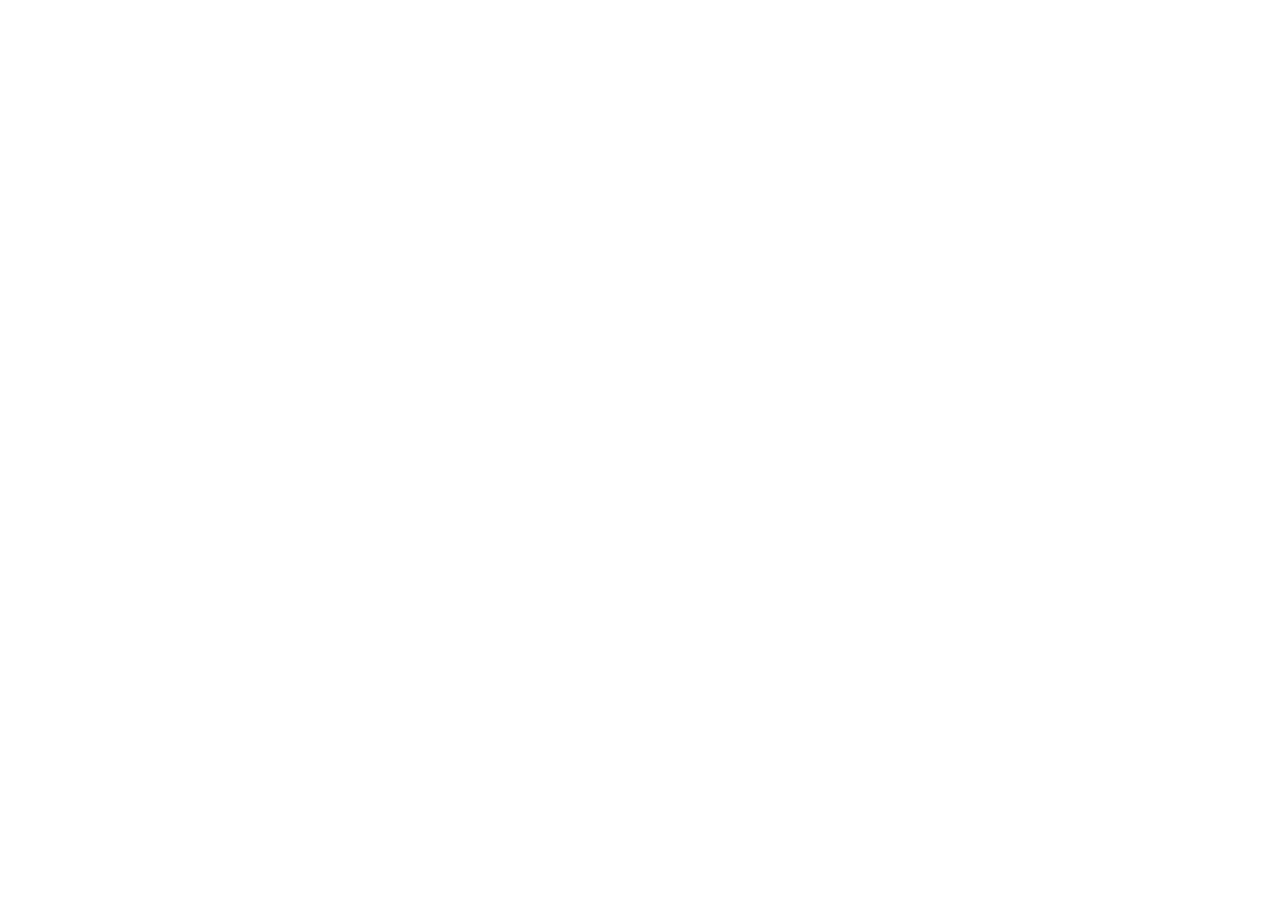
==== LandingPage.html @ a7befbe7 "diseño inicial superior" ====
<!DOCTYPE html>
<html lang="en">
<head>
    <meta charset="UTF-8">
    <meta name="viewport" content="width=device-width, initial-scale=1.0">
    <title>Chat de Seguridad CALI</title>
    <link rel="icon" href="img/LOGO.png" type="image/png">
    <link rel="stylesheet" href="css/styles.css">

    <link rel="preconnect" href="https://fonts.googleapis.com">
    <link rel="preconnect" href="https://fonts.gstatic.com" crossorigin>
    <link href="https://fonts.googleapis.com/css2?family=Jost:ital,wght@0,100..900;1,100..900&display=swap" rel="stylesheet">



</head>
<body>


    
</body>
</html>
---- css/styles.css ----
*{
    margin: 0;
    padding: 0;
    box-sizing: border-box;
}


:root{
    --color-primario: #1E90FF;
    --color-secundario: #FF6347;
    --color-fondo: #F5F5F5;
    --color-texto: #333333;
}
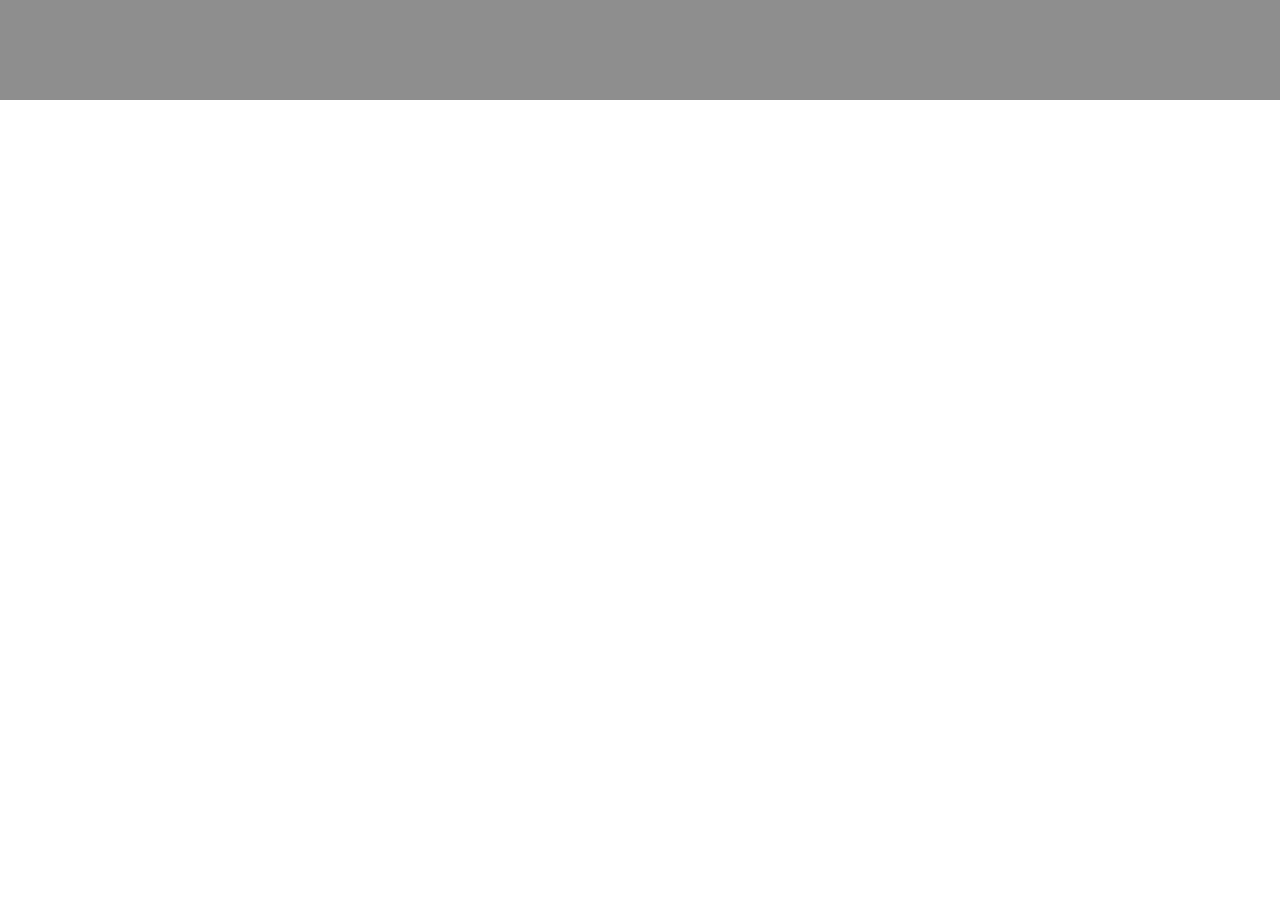
==== commit 6d36f306: "diseño maquetacion" ====
--- a/LandingPage.html
+++ b/LandingPage.html
@@ -7,6 +7,8 @@
     <link rel="icon" href="img/LOGO.png" type="image/png">
     <link rel="stylesheet" href="css/styles.css">
 
+
+    <!-- fuentes -->
     <link rel="preconnect" href="https://fonts.googleapis.com">
     <link rel="preconnect" href="https://fonts.gstatic.com" crossorigin>
     <link href="https://fonts.googleapis.com/css2?family=Jost:ital,wght@0,100..900;1,100..900&display=swap" rel="stylesheet">
@@ -16,7 +18,14 @@
 </head>
 <body>
 
-
+    <header class="header">
+        <div class="contenedor-nav"></div> 
+        <div class="textos-header"></div> 
+    </header>
+    <section class="Productos"></section>
+    <section class="contenedor sobre-nosotros"></section>
+    <section class="contenedor testimonios"></section>
+    <footer class="footer"></footer>
     
 </body>
 </html>
--- a/css/styles.css
+++ b/css/styles.css
@@ -10,4 +10,46 @@
     --color-secundario: #FF6347;
     --color-fondo: #F5F5F5;
     --color-texto: #333333;
+    --color-textos-hover: #FF6347;
+    --tamaño--titulo:2.5rem;
+    --tamaño--subtitulo:1.5rem;
+}
+
+body{
+    font-family: 'Arial', sans-serif;
+    
+}
+
+
+/*estilos header*/
+
+.header{
+    background: url(../img/fondo.jpg) no-repeat center center/cover;
+    background-attachment: fixed;
+    height: 100vh;
+    display: flex;
+    flex-direction: column;
+    justify-content: center;
+    align-items: center;
+    align-items: center;
+    color: var(--color-texto);
+
+}
+
+
+.contenedor-nav{
+    position:fixed;
+    top:0;
+    left:0;
+    height: 100px;
+    width: 100%;
+    background-color: rgba(0, 0, 0, 0.444);
+}
+
+
+/*secciones intermedias*/
+.contenedor{
+    height: 100%;
+    color: var(--color-secundario);
+    margin: 10px;
 }
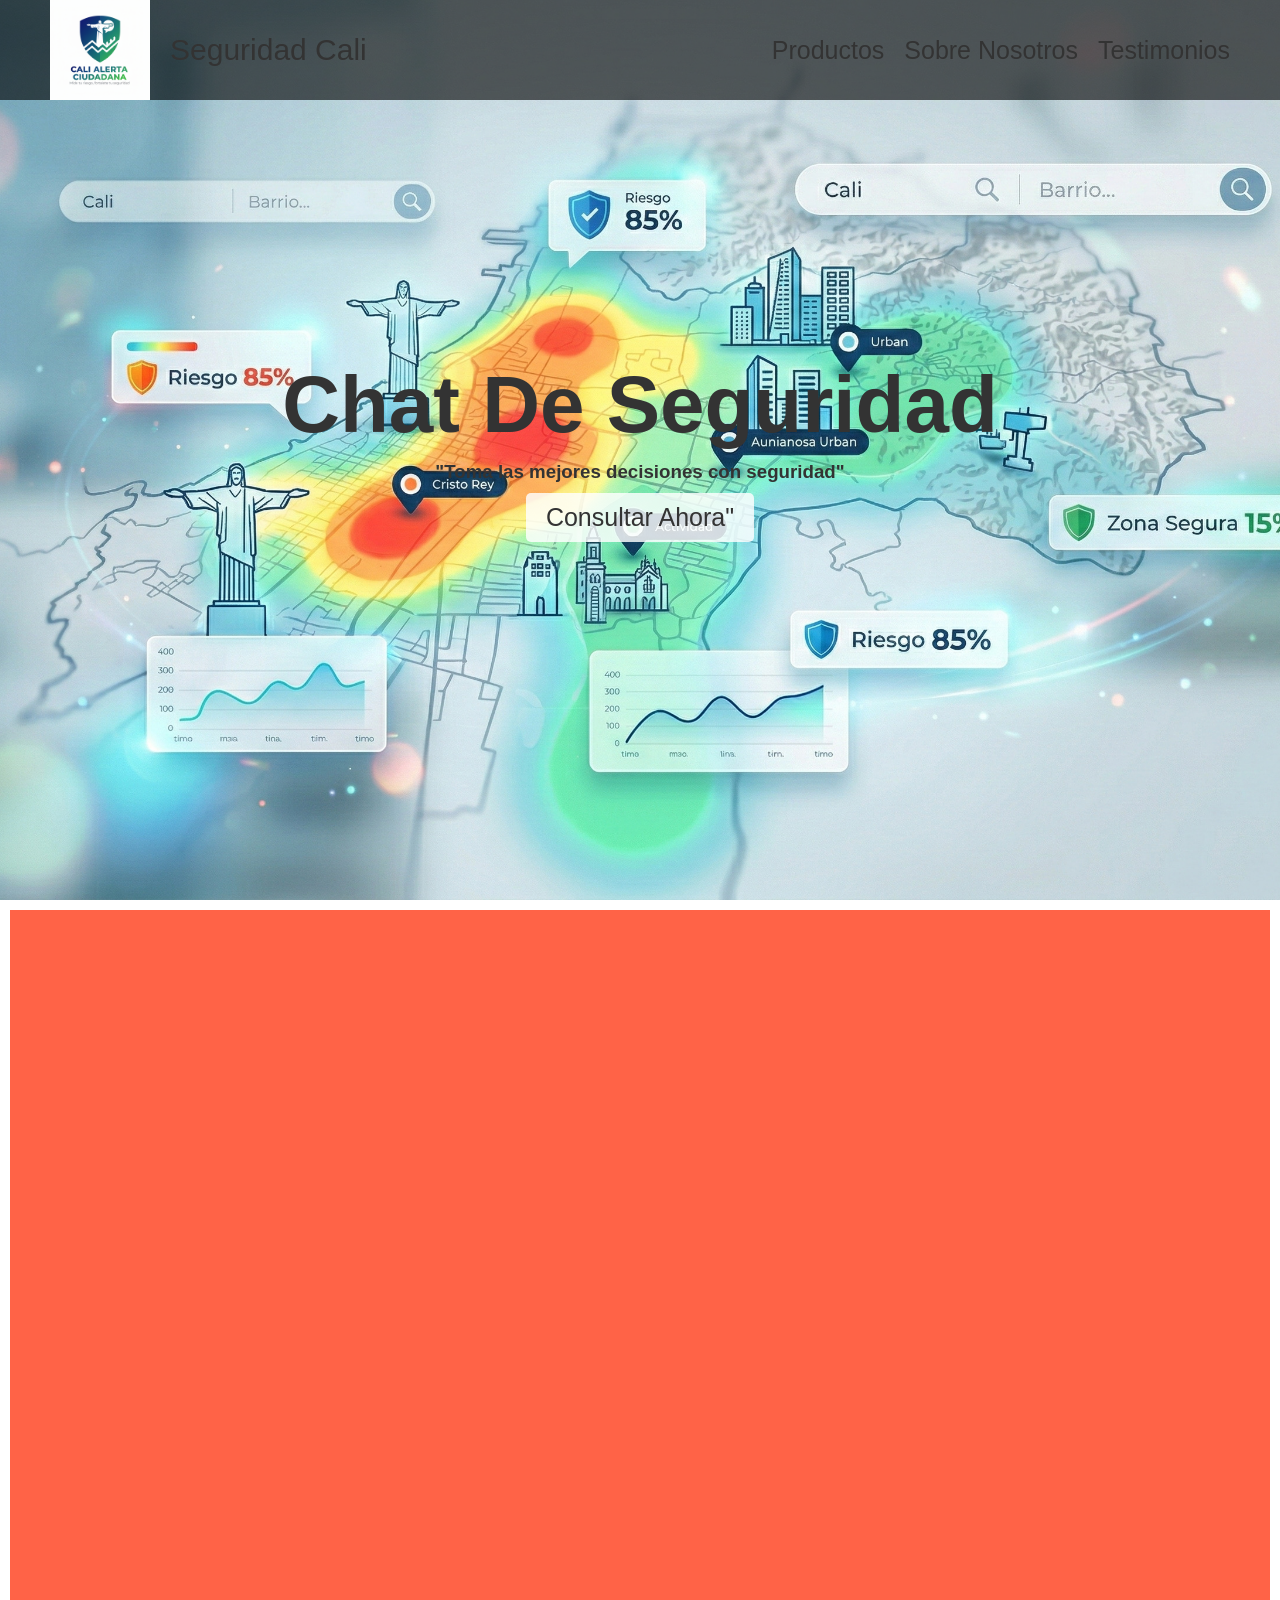
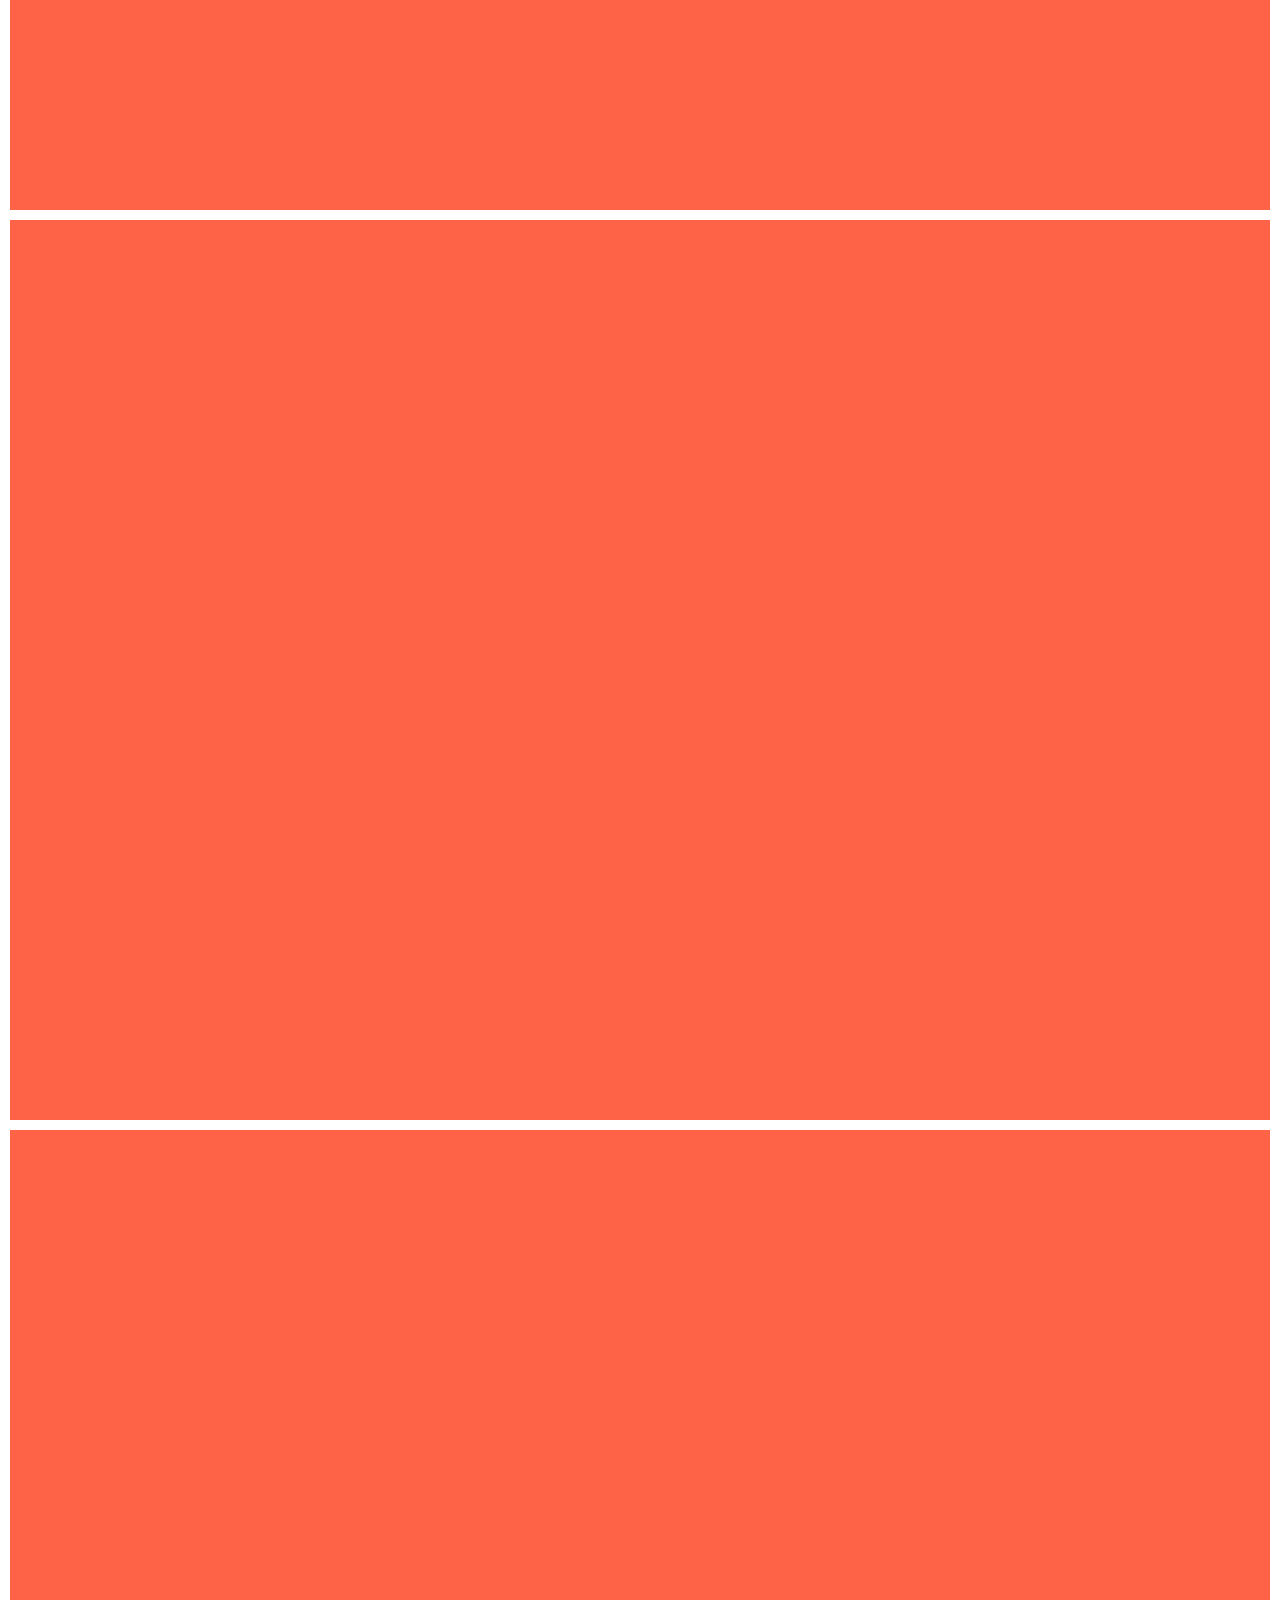
==== commit 748ce025: "avance diseño 1" ====
--- a/LandingPage.html
+++ b/LandingPage.html
@@ -17,12 +17,34 @@
 
 </head>
 <body>
+    <header class="header">
+        <div class="contenedor-nav">
+            
+            <div class="contenedor-logo">
+                <img src="img/LOGO.png" alt="">
+            <span>Seguridad Cali</span>
+    </div>
+            <nav class="nav-header">
+            <ul>
+                <li><a href="">Productos</a></li>
+                <li><a href="">Sobre Nosotros</a></li>
+                <li><a href="">Testimonios</a></li>
+            </ul>
+        </nav> 
+    </div>
+        
+    
+        <div class="textos-header">
+        <h1>Chat De Seguridad</h1>
+        <h3>"Toma las mejores decisiones con seguridad"</h3>
+        <a href="">Consultar Ahora"</a>
+        
+</div>
 
-    <header class="header">
-        <div class="contenedor-nav"></div> 
-        <div class="textos-header"></div> 
+
     </header>
-    <section class="Productos"></section>
+
+    <section class="contenedor productos"></section>
     <section class="contenedor sobre-nosotros"></section>
     <section class="contenedor testimonios"></section>
     <footer class="footer"></footer>
--- a/css/styles.css
+++ b/css/styles.css
@@ -10,9 +10,11 @@
     --color-secundario: #FF6347;
     --color-fondo: #F5F5F5;
     --color-texto: #333333;
+    --color-tituloPrincipal: #565656;
     --color-textos-hover: #FF6347;
-    --tamaño--titulo:2.5rem;
+    --tamaño--titulo:5rem;
     --tamaño--subtitulo:1.5rem;
+    --tamaño-texto-nav:25px;
 }
 
 body{
@@ -24,13 +26,12 @@
 /*estilos header*/
 
 .header{
-    background: url(../img/fondo.jpg) no-repeat center center/cover;
+    background: url(../img/FONDO.jpg) no-repeat center center/cover;
     background-attachment: fixed;
     height: 100vh;
     display: flex;
     flex-direction: column;
     justify-content: center;
-    align-items: center;
     align-items: center;
     color: var(--color-texto);
 
@@ -43,13 +44,87 @@
     left:0;
     height: 100px;
     width: 100%;
-    background-color: rgba(0, 0, 0, 0.444);
+    background-color: rgba(0, 0, 0, 0.612);
+    display: flex;
+    align-items: center;
+    justify-content: space-between;
+    padding:50px;
+}
+
+.contenedor-logo{
+    display: flex;
+    align-items: center;
+    gap: 20px;
+    font-size: 30px;
+}
+
+.contenedor-logo img{
+    width: 100px;
+    height: 100px;
+}
+
+.nav-header ul{
+    display: flex;
+    list-style: none;
+    gap: 20px;
+
 }
 
 
-/*secciones intermedias*/
+.nav-header a{
+    text-decoration: none;
+    font-size:var(--tamaño-texto-nav);
+    color: var(--color-texto);
+
+}
+
+.nav-header a:hover{
+    
+    color: var(--color-textos-hover);
+}
+
+.textos-header{
+    display: flex;
+    flex-direction: column;
+    justify-content: center;
+    align-items: center;
+    gap: 10px;
+}
+
+
+.textos-header h1{
+    font-size: var(--tamaño--titulo);
+    
+}
+
+.textos-header a{
+    background-color: rgba(255, 255, 255, 0.814);
+    border-radius: 5px;
+    padding: 10px 20px;
+    text-decoration: none;
+    color: var(--color-texto);
+    font-size: var(--tamaño-texto-nav);
+   
+}
+
+.textos-header a:hover{
+    background-color: rgb(150, 222, 246)
+    
+}
+
+
+/*secciones intermedias para organizar*/
 .contenedor{
-    height: 100%;
-    color: var(--color-secundario);
+    height: 100vh;
+    background-color: var(--color-secundario);
     margin: 10px;
+}
+
+
+
+
+/* media queries */
+
+@media(max-width:766px) {
+    /* reglas */
 }
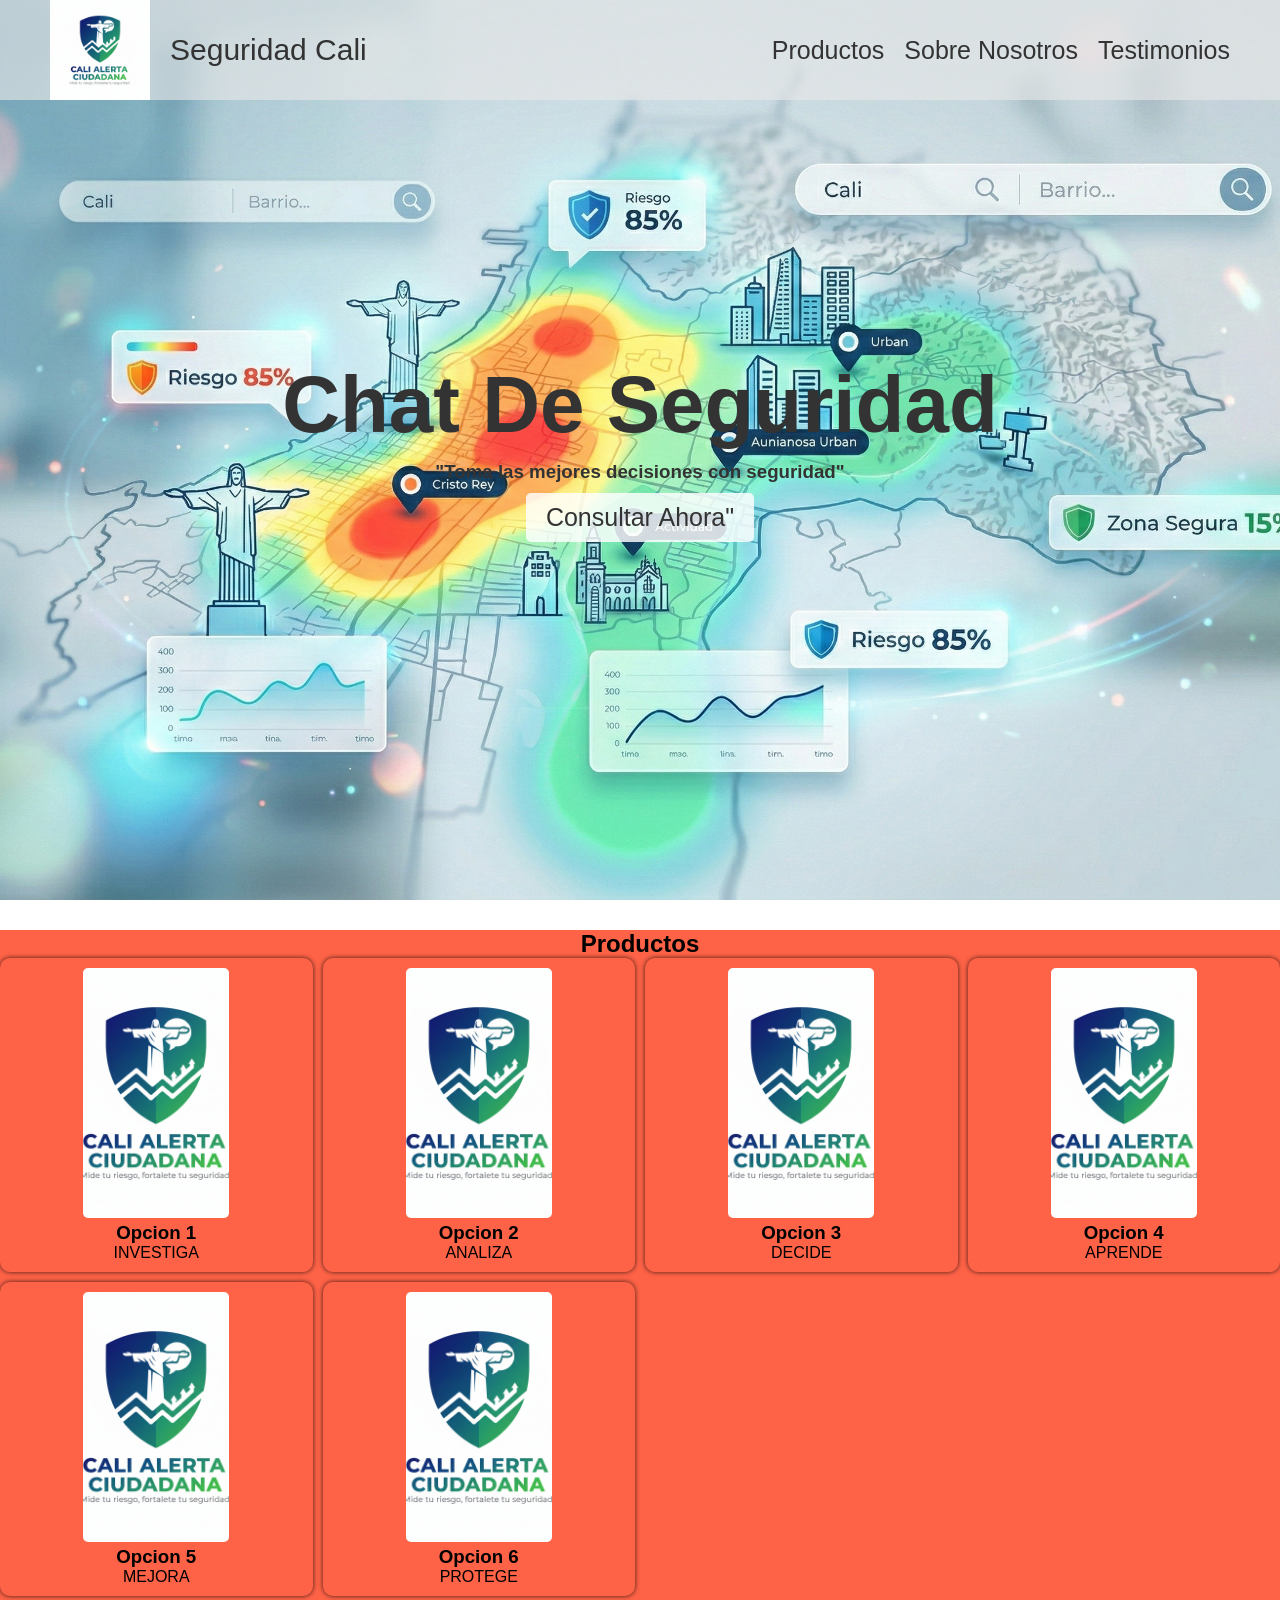
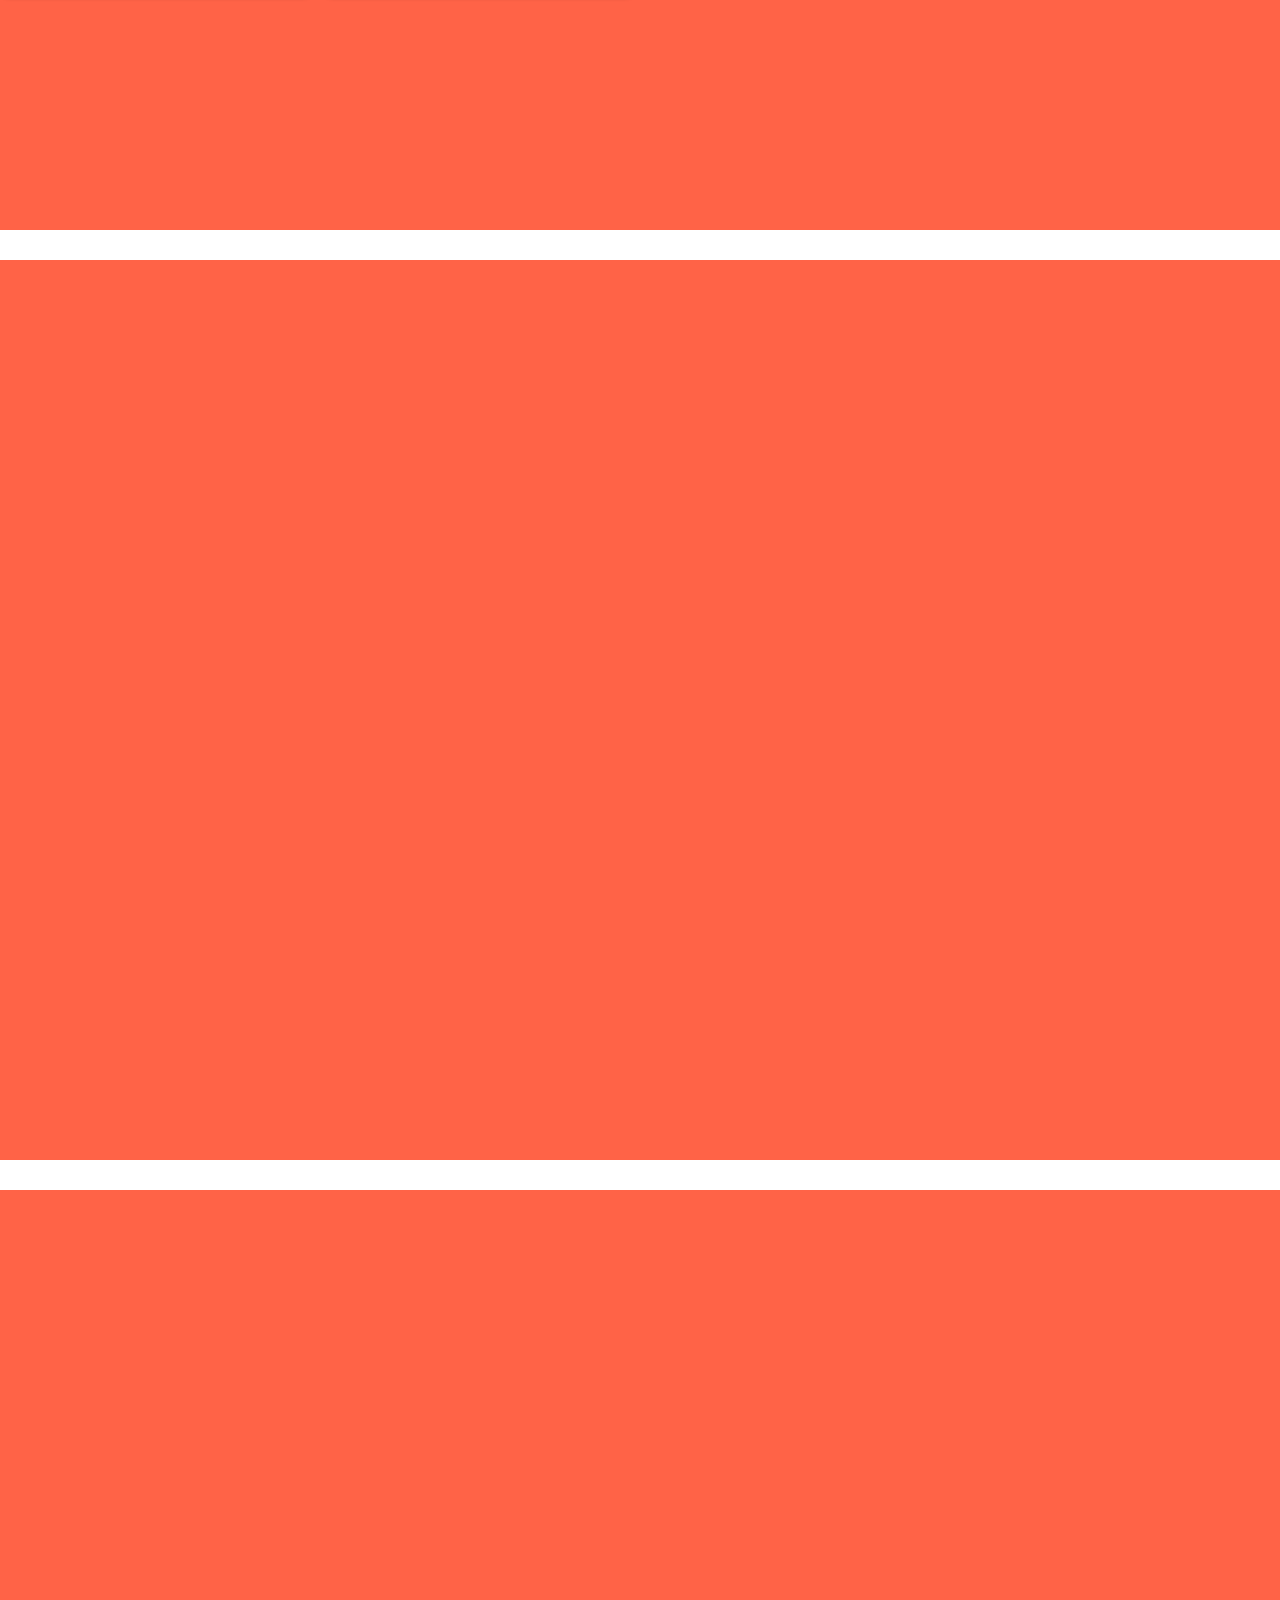
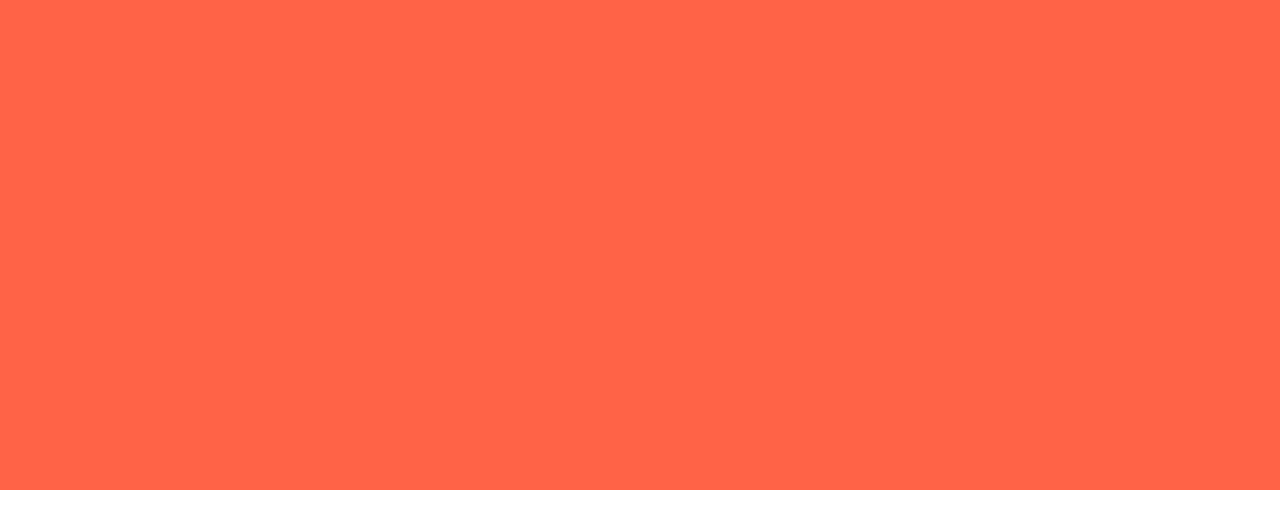
==== commit 7bf7d3eb: "segunda parte del diseño" ====
--- a/LandingPage.html
+++ b/LandingPage.html
@@ -44,7 +44,80 @@
 
     </header>
 
-    <section class="contenedor productos"></section>
+    <section class="contenedor">
+        <h2>Productos</h2>
+
+    <div class="contenedor-productos">
+    <article class="tarjeta">
+        <img src="img/LOGO.png" alt="">
+        <h3>Opcion 1</h3>
+        <p>INVESTIGA</p>
+    </article>
+
+    <article class="tarjeta">
+        <img src="img/LOGO.png" alt="">
+        <h3>Opcion 2</h3>
+        <p>ANALIZA</p>
+    </article>
+
+
+    <article class="tarjeta">
+        <img src="img/LOGO.png" alt="">
+        <h3>Opcion 3</h3>
+        <p>DECIDE</p>   
+    </article>
+
+
+
+    <article class="tarjeta">
+        <img src="img/LOGO.png" alt="">
+        <h3>Opcion 4</h3>
+        <p>APRENDE</p>
+    </article>
+
+    <article class="tarjeta">
+        <img src="img/LOGO.png" alt="">
+        <h3>Opcion 5</h3>
+        <p>MEJORA</p>
+    </article>
+
+    <article class="tarjeta">
+        <img src="img/LOGO.png" alt="">
+        <h3>Opcion 6</h3>
+        <p>PROTEGE</p>
+    </article>
+
+
+    </div>
+    </section>
+
+
+
+
+
+
+
+
+
+
+
+
+
+
+
+
+
+
+
+
+
+
+
+
+
+
+
+
     <section class="contenedor sobre-nosotros"></section>
     <section class="contenedor testimonios"></section>
     <footer class="footer"></footer>
--- a/css/styles.css
+++ b/css/styles.css
@@ -44,7 +44,7 @@
     left:0;
     height: 100px;
     width: 100%;
-    background-color: rgba(0, 0, 0, 0.612);
+    background-color: rgba(232, 232, 232, 0.638);
     display: flex;
     align-items: center;
     justify-content: space-between;
@@ -117,7 +117,34 @@
 .contenedor{
     height: 100vh;
     background-color: var(--color-secundario);
-    margin: 10px;
+    margin: 30px 0;
+    text-align: center;
+}
+
+.contenedor-productos{
+    display: grid;
+    grid-template-columns: repeat(auto-fit, minmax(250px, 1fr));
+    gap: 10px;
+    border-radius: 5px;
+
+}
+
+
+.tarjeta{
+    background-color: var(black);
+    padding: 10px;
+    border-radius: 10px;
+    box-shadow: 0 0px 5px 0 rgba(0, 0, 0, 0.762);
+}
+
+
+
+
+.contenedor-productos .tarjeta img{
+    width: 50%;
+    height: 250px;
+    object-fit: cover;
+    border-radius: 5px;
 }
 
 
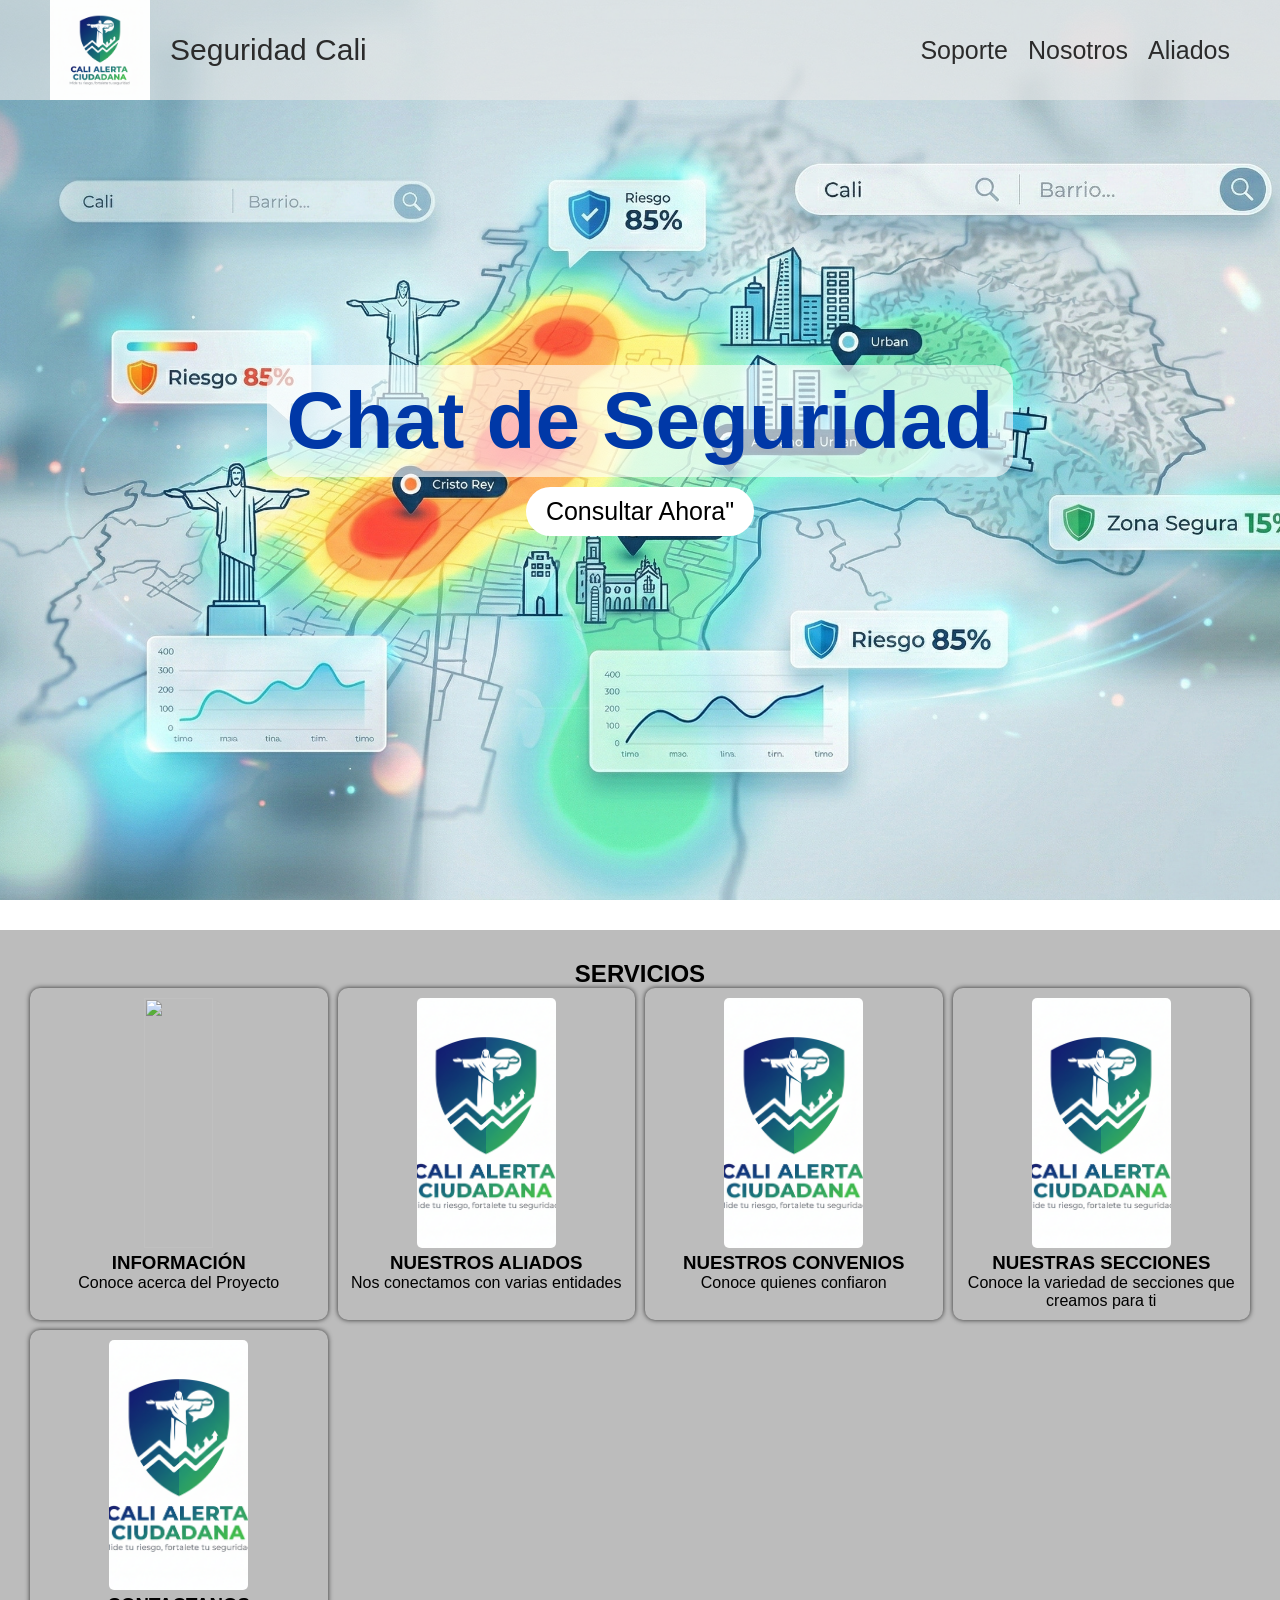
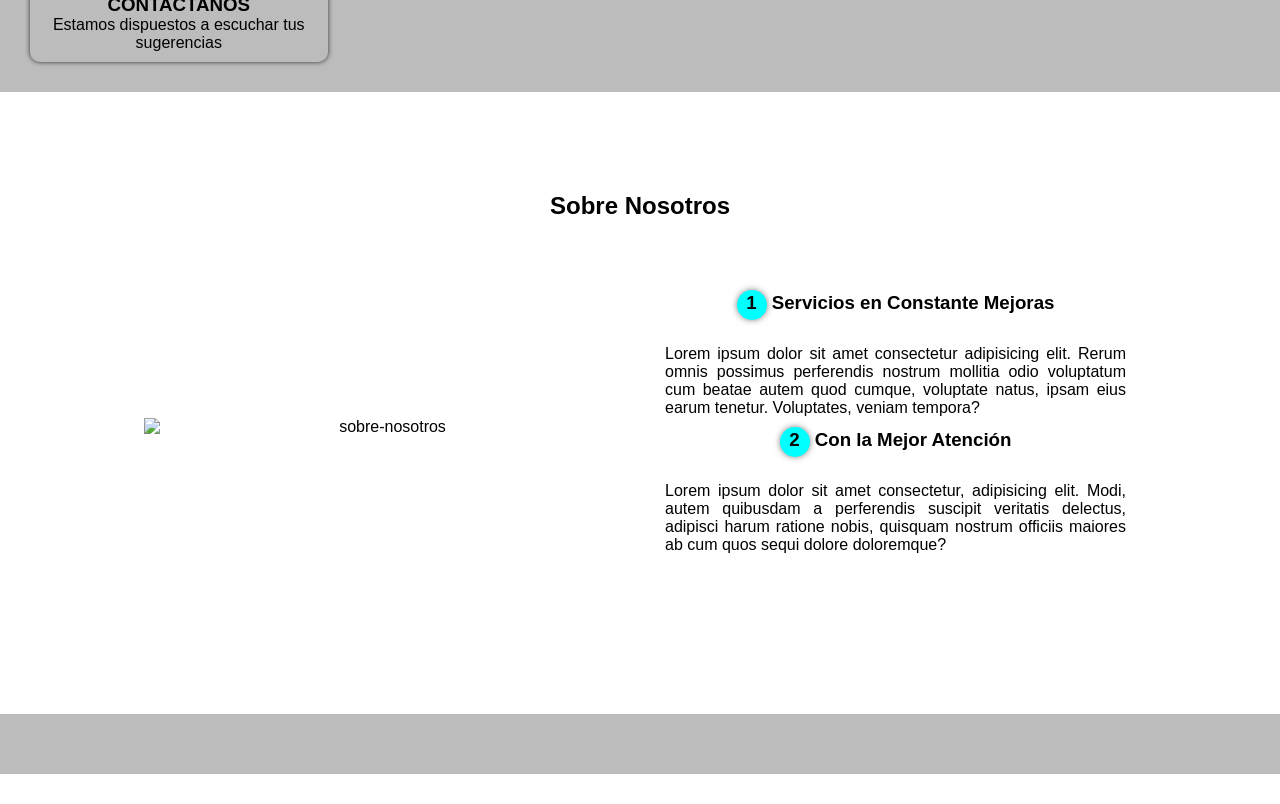
==== commit 2a135fe2: "detallando" ====
--- a/LandingPage.html
+++ b/LandingPage.html
@@ -26,17 +26,17 @@
     </div>
             <nav class="nav-header">
             <ul>
-                <li><a href="">Productos</a></li>
-                <li><a href="">Sobre Nosotros</a></li>
-                <li><a href="">Testimonios</a></li>
+                <li><a href="">Soporte</a></li>
+                <li><a href="">Nosotros</a></li>
+                <li><a href="">Aliados</a></li>
             </ul>
         </nav> 
     </div>
         
     
         <div class="textos-header">
-        <h1>Chat De Seguridad</h1>
-        <h3>"Toma las mejores decisiones con seguridad"</h3>
+        <h1>Chat de Seguridad</h1>
+        <!-- <h3>"Toma las mejores decisiones con seguridad"</h3> -->
         <a href="">Consultar Ahora"</a>
         
 </div>
@@ -45,51 +45,64 @@
     </header>
 
     <section class="contenedor">
-        <h2>Productos</h2>
+        <h2>SERVICIOS</h2>
 
     <div class="contenedor-productos">
     <article class="tarjeta">
-        <img src="img/LOGO.png" alt="">
-        <h3>Opcion 1</h3>
-        <p>INVESTIGA</p>
+        <img src="img/image1.png" alt="">
+        <h3>INFORMACIÓN</h3>
+        <p>Conoce acerca del Proyecto</p>
     </article>
 
     <article class="tarjeta">
         <img src="img/LOGO.png" alt="">
-        <h3>Opcion 2</h3>
-        <p>ANALIZA</p>
+        <h3>NUESTROS ALIADOS</h3>
+        <p>Nos conectamos con varias entidades</p>
     </article>
 
 
     <article class="tarjeta">
         <img src="img/LOGO.png" alt="">
-        <h3>Opcion 3</h3>
-        <p>DECIDE</p>   
+        <h3>NUESTROS CONVENIOS</h3>
+        <p>Conoce quienes confiaron</p>   
     </article>
 
 
 
     <article class="tarjeta">
         <img src="img/LOGO.png" alt="">
-        <h3>Opcion 4</h3>
-        <p>APRENDE</p>
+        <h3>NUESTRAS SECCIONES</h3>
+        <p>Conoce la variedad de secciones que creamos para ti</p>
     </article>
 
     <article class="tarjeta">
         <img src="img/LOGO.png" alt="">
-        <h3>Opcion 5</h3>
-        <p>MEJORA</p>
+        <h3>CONTACTANOS</h3>
+        <p>Estamos dispuestos a escuchar tus sugerencias</p>
     </article>
 
-    <article class="tarjeta">
-        <img src="img/LOGO.png" alt="">
-        <h3>Opcion 6</h3>
-        <p>PROTEGE</p>
-    </article>
 
 
     </div>
     </section>
+
+
+
+    <section class="contenerdor sobre-nosotros">
+        <h2>Sobre Nosotros</h2>
+        <div class="contenedor-sobre-nosotros">
+            <img class="imagen-sobre-nosotros" src="img/about.jpg" alt="sobre-nosotros">
+            <div class="contenido-textos">
+                <h3> <span>1</span> Servicios en Constante Mejoras</h3>
+                <p>Lorem ipsum dolor sit amet consectetur adipisicing elit. Rerum omnis possimus perferendis nostrum mollitia odio voluptatum cum beatae autem quod cumque, voluptate natus, ipsam eius earum tenetur. Voluptates, veniam tempora?</p>
+    
+                <h3><span>2</span> Con la Mejor Atención</h3>
+                <p>Lorem ipsum dolor sit amet consectetur, adipisicing elit. Modi, autem quibusdam a perferendis suscipit veritatis delectus, adipisci harum ratione nobis, quisquam nostrum officiis maiores ab cum quos sequi dolore doloremque?</p>
+
+            </div>         
+
+        </div>
+     </section>
 
 
 
@@ -100,25 +113,6 @@
 
 
 
-
-
-
-
-
-
-
-
-
-
-
-
-
-
-
-
-
-
-    <section class="contenedor sobre-nosotros"></section>
     <section class="contenedor testimonios"></section>
     <footer class="footer"></footer>
     
--- a/css/styles.css
+++ b/css/styles.css
@@ -7,11 +7,12 @@
 
 :root{
     --color-primario: #1E90FF;
-    --color-secundario: #FF6347;
-    --color-fondo: #F5F5F5;
-    --color-texto: #333333;
-    --color-tituloPrincipal: #565656;
-    --color-textos-hover: #FF6347;
+    --color-secundario: #a5a5a5bd;
+    --color-fondo: #ffffff;
+    --color-texto: #2b2b2b;
+    --color-tituloPrincipal: #0038a7;
+    --color-textos-hover: #ff7700;
+    --color-subtitulo: #000000;
     --tamaño--titulo:5rem;
     --tamaño--subtitulo:1.5rem;
     --tamaño-texto-nav:25px;
@@ -26,6 +27,7 @@
 /*estilos header*/
 
 .header{
+    /* background: url(../img/PRINCIPAL.mp4); */
     background: url(../img/FONDO.jpg) no-repeat center center/cover;
     background-attachment: fixed;
     height: 100vh;
@@ -94,31 +96,52 @@
 
 .textos-header h1{
     font-size: var(--tamaño--titulo);
-    
-}
-
-.textos-header a{
-    background-color: rgba(255, 255, 255, 0.814);
-    border-radius: 5px;
+    background-color: rgba(255, 255, 255, 0.625);
+    border-radius: 20px;
     padding: 10px 20px;
     text-decoration: none;
-    color: var(--color-texto);
+    color: var(--color-tituloPrincipal);
+    
+    
+}
+
+.textos-header a{
+    background-color: rgb(255, 255, 255);
+    border-radius: 25px;
+    padding: 10px 20px;
+    text-decoration: none;
+    color: var(white);
     font-size: var(--tamaño-texto-nav);
+    color: var(--color-subtitulo);
    
 }
 
+/* .textos-header h3{
+    font-size: var(--tamaño--subtitulo);
+    color: var(--color-fondo);
+    background-color: rgba(0, 132, 255, 0.625);
+    border-radius: 25px;
+
+} */
+
+/* toma las mejores deciciones con seguridad */
+
+
+
+
 .textos-header a:hover{
-    background-color: rgb(150, 222, 246)
+    background-color: rgb(25, 55, 65)
     
 }
 
 
 /*secciones intermedias para organizar*/
 .contenedor{
-    height: 100vh;
+    height: auto;
     background-color: var(--color-secundario);
     margin: 30px 0;
     text-align: center;
+    padding: 30px;
 }
 
 .contenedor-productos{
@@ -149,6 +172,71 @@
 
 
 
+/*Diseño Sobre nosotros*/
+
+     .sobre-nosotros{
+    background-color: white;
+    text-align: center;
+    padding: 60px 20px;
+}
+.sobre-nosotros h2{
+    font-size: 1.5rem;
+    margin: 10px 0;
+}
+.contenedor-sobre-nosotros{
+    padding: 60px 0;
+    width: 80%;
+    margin: auto;
+    display: grid;
+    justify-content: center;
+    align-items: center;
+    grid-template-columns: repeat(auto-fit,minmax(300px,1fr));
+    gap: 30px;
+}
+
+.imagen-sobre-nosotros{
+    width: 100%;
+    object-fit: cover;
+    
+}
+
+
+
+.contenido-textos{
+    width: 100%;   
+}
+.contenido-textos h3 {
+    margin-bottom: 15px;
+}
+.contenido-textos h3 span{
+    display: inline-block;
+    background-color: aqua;
+    border-radius: 50%;
+    text-align: center;
+    width: 30px;
+    height: 30px;
+    padding: 2px;
+    box-shadow: 0 0 6px 0 rgba(0,0,0,0.5);
+}
+.contenido-textos p{
+    padding:10px;
+    font-weight: 300;
+    text-align: justify;
+}
+
+
+
+
+
+
+
+
+
+
+
+
+
+
 
 /* media queries */
 
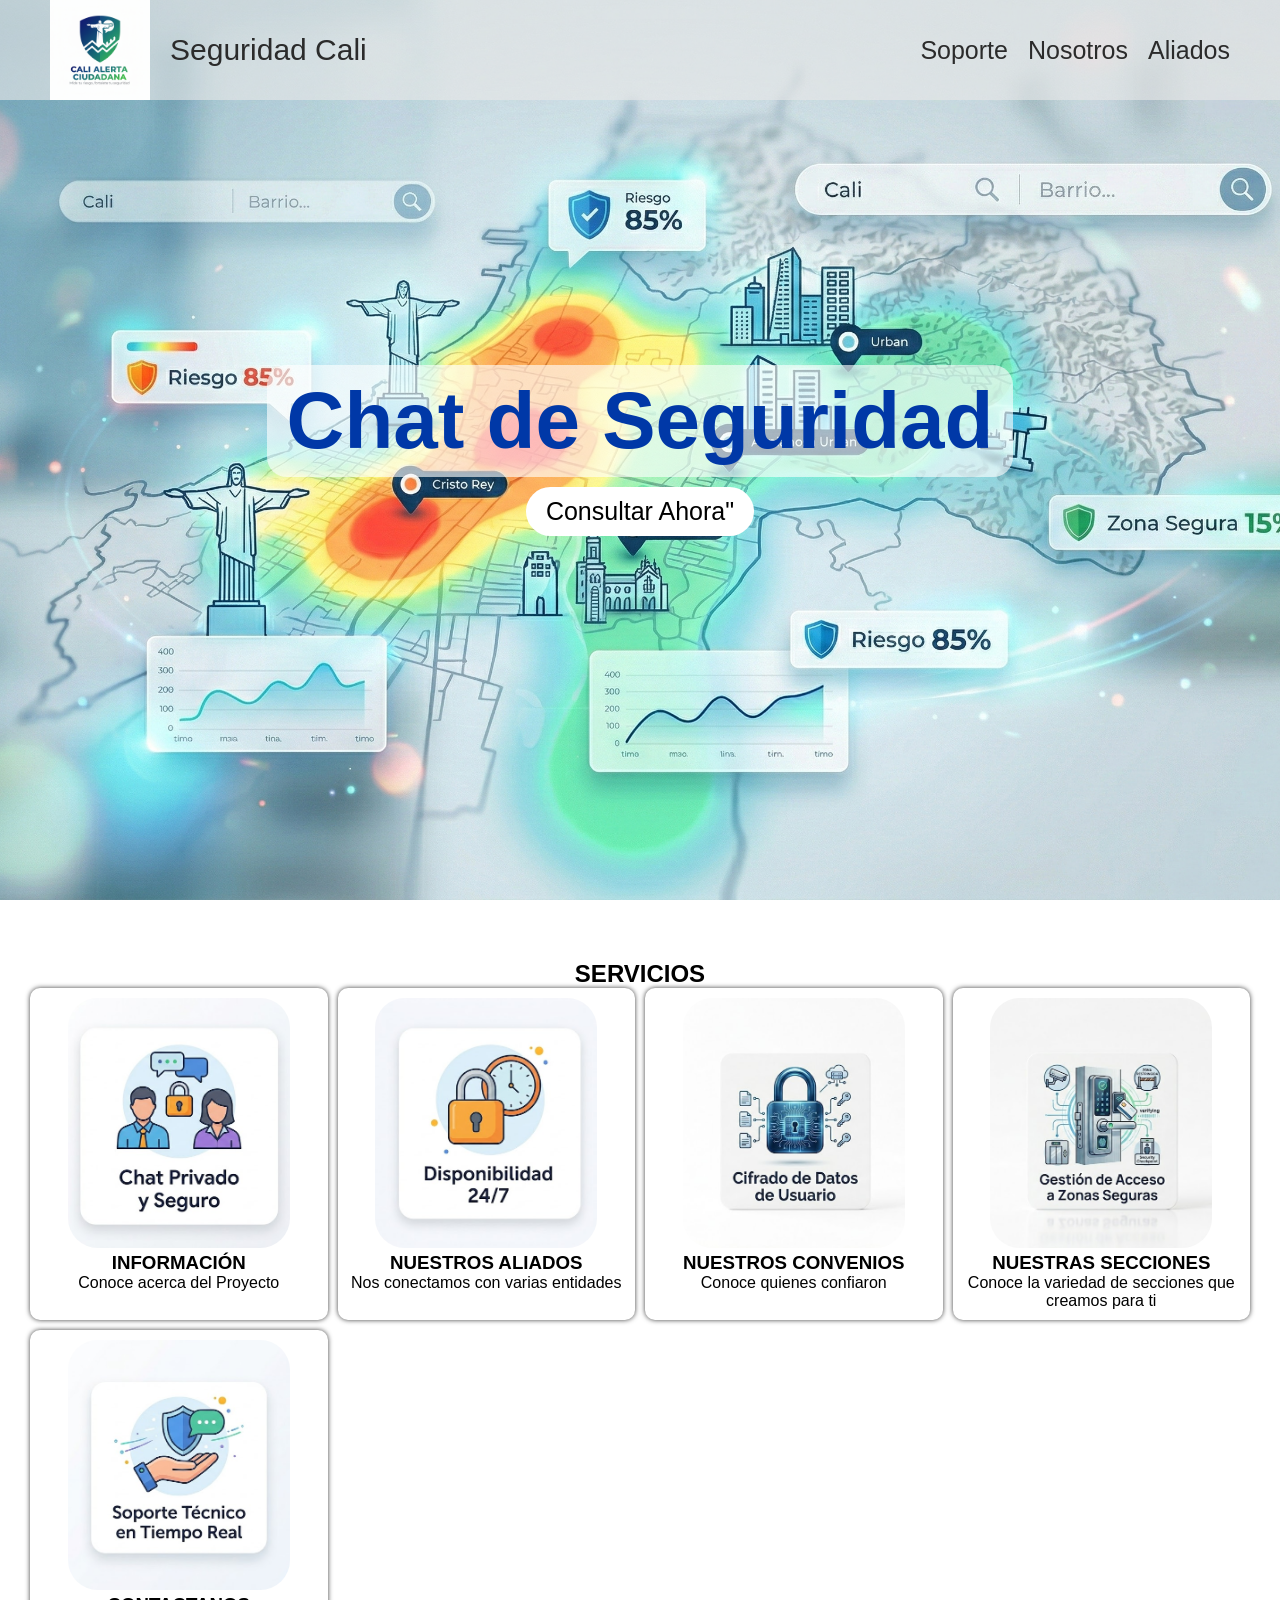
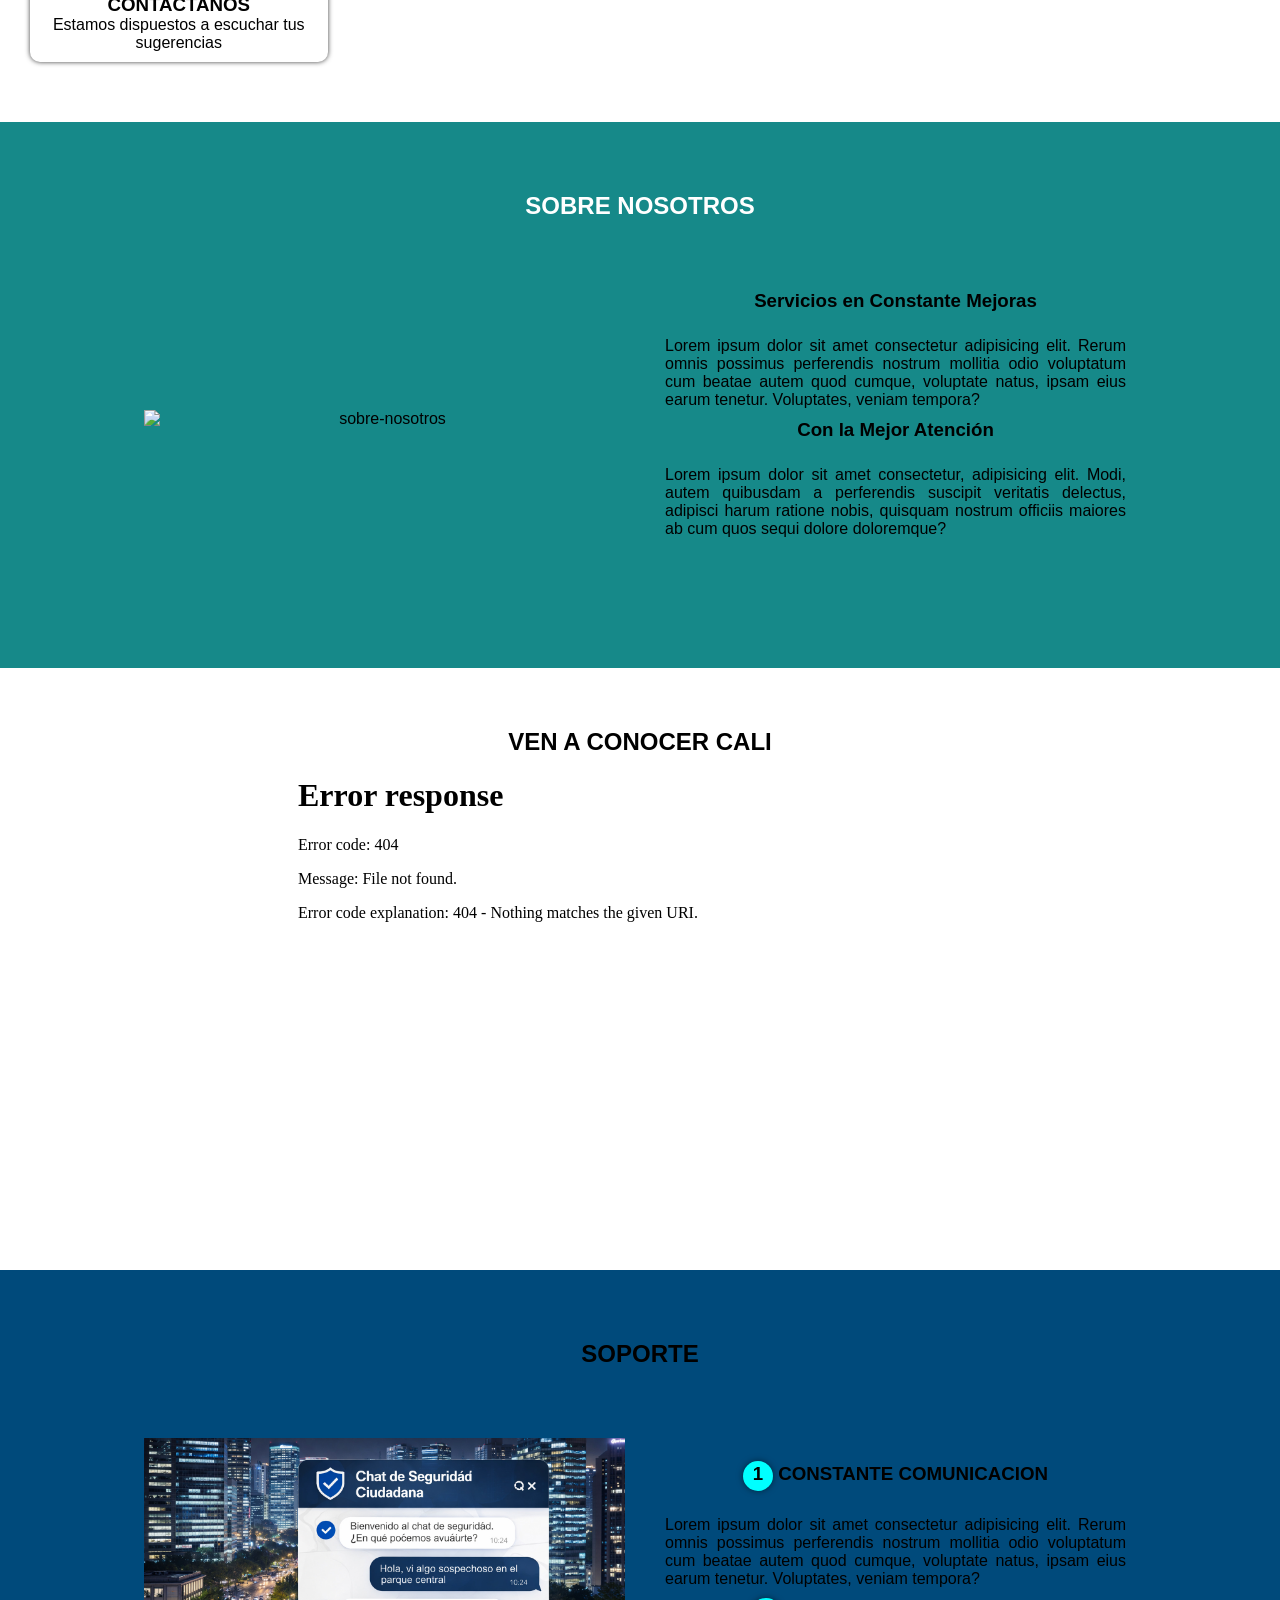
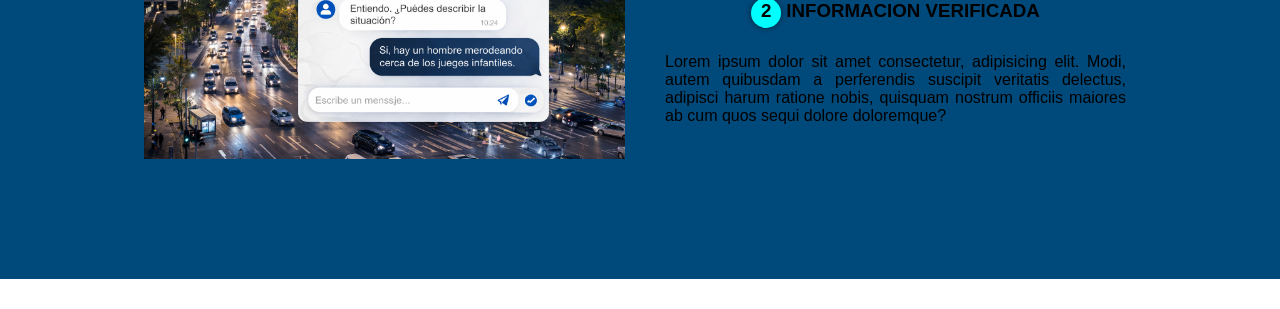
==== commit 0cacf186: "detallado 3" ====
--- a/LandingPage.html
+++ b/LandingPage.html
@@ -17,6 +17,7 @@
 
 </head>
 <body>
+
     <header class="header">
         <div class="contenedor-nav">
             
@@ -41,28 +42,31 @@
         
 </div>
 
+    </header>
 
-    </header>
+
+
+    <!-- SECCION SERVICIOS -->
 
     <section class="contenedor">
         <h2>SERVICIOS</h2>
 
     <div class="contenedor-productos">
     <article class="tarjeta">
-        <img src="img/image1.png" alt="">
+        <img src="img/info.jpg" alt="">
         <h3>INFORMACIÓN</h3>
         <p>Conoce acerca del Proyecto</p>
     </article>
 
     <article class="tarjeta">
-        <img src="img/LOGO.png" alt="">
+        <img src="img/disponibilidad.jpg" alt="">
         <h3>NUESTROS ALIADOS</h3>
         <p>Nos conectamos con varias entidades</p>
     </article>
 
 
     <article class="tarjeta">
-        <img src="img/LOGO.png" alt="">
+        <img src="img/seguridad.jpg" alt="">
         <h3>NUESTROS CONVENIOS</h3>
         <p>Conoce quienes confiaron</p>   
     </article>
@@ -70,13 +74,13 @@
 
 
     <article class="tarjeta">
-        <img src="img/LOGO.png" alt="">
+        <img src="img/Gestion.jpg" alt="">
         <h3>NUESTRAS SECCIONES</h3>
         <p>Conoce la variedad de secciones que creamos para ti</p>
     </article>
 
     <article class="tarjeta">
-        <img src="img/LOGO.png" alt="">
+        <img src="img/soporte.jpg" alt="">
         <h3>CONTACTANOS</h3>
         <p>Estamos dispuestos a escuchar tus sugerencias</p>
     </article>
@@ -88,15 +92,47 @@
 
 
 
-    <section class="contenerdor sobre-nosotros">
-        <h2>Sobre Nosotros</h2>
+    <!-- SECCION SOBRE NOSOTROS -->
+
+
+    <section class="contenedor sobre-nosotros">
+        <h2>SOBRE NOSOTROS</h2>
         <div class="contenedor-sobre-nosotros">
-            <img class="imagen-sobre-nosotros" src="img/about.jpg" alt="sobre-nosotros">
+            <img class="imagen-sobre-nosotros" src="img/SOBRE NOSOTROS.JPG" alt="sobre-nosotros">
             <div class="contenido-textos">
-                <h3> <span>1</span> Servicios en Constante Mejoras</h3>
+                <h3> Servicios en Constante Mejoras</h3>
                 <p>Lorem ipsum dolor sit amet consectetur adipisicing elit. Rerum omnis possimus perferendis nostrum mollitia odio voluptatum cum beatae autem quod cumque, voluptate natus, ipsam eius earum tenetur. Voluptates, veniam tempora?</p>
     
-                <h3><span>2</span> Con la Mejor Atención</h3>
+                <h3>Con la Mejor Atención</h3>
+                <p>Lorem ipsum dolor sit amet consectetur, adipisicing elit. Modi, autem quibusdam a perferendis suscipit veritatis delectus, adipisci harum ratione nobis, quisquam nostrum officiis maiores ab cum quos sequi dolore doloremque?</p>
+
+            </div>         
+
+        </div>
+     </section>
+
+
+     <!-- SECCION DONDE ESTA EL VIDEO -->
+
+    <section class="contenedor Video">
+        <h2>VEN A CONOCER CALI</h2>
+        <div class="contenedor-video">
+            <iframe width="700" height="450" src="../Landing Page/img/PRINCIPAL.mp4" title="YouTube video player" frameborder="0" allow="accelerometer; autoplay; clipboard-write; encrypted-media; gyroscope; picture-in-picture" allowfullscreen></iframe>
+        </div>
+    </section>
+
+<!-- SECCION INFORMACION 2 -->
+
+
+    <section class="contenedor soporte">
+        <h2>SOPORTE</h2>
+        <div class="contenedor-soporte">
+            <img class="imagen-soporte" src="img/SOBRE NOSOTROS 2.jpg" alt="soporte">
+            <div class="contenido-textos">
+                <h3> <span>1</span> CONSTANTE COMUNICACION</h3>
+                <p>Lorem ipsum dolor sit amet consectetur adipisicing elit. Rerum omnis possimus perferendis nostrum mollitia odio voluptatum cum beatae autem quod cumque, voluptate natus, ipsam eius earum tenetur. Voluptates, veniam tempora?</p>
+    
+                <h3><span>2</span> INFORMACION VERIFICADA</h3>
                 <p>Lorem ipsum dolor sit amet consectetur, adipisicing elit. Modi, autem quibusdam a perferendis suscipit veritatis delectus, adipisci harum ratione nobis, quisquam nostrum officiis maiores ab cum quos sequi dolore doloremque?</p>
 
             </div>         
@@ -107,13 +143,12 @@
 
 
 
+    
 
 
 
 
 
-
-    <section class="contenedor testimonios"></section>
     <footer class="footer"></footer>
     
 </body>
--- a/css/styles.css
+++ b/css/styles.css
@@ -26,8 +26,10 @@
 
 /*estilos header*/
 
+/* AQUI ESTA EL HEADER OPCION 2  */
+
 .header{
-    /* background: url(../img/PRINCIPAL.mp4); */
+    
     background: url(../img/FONDO.jpg) no-repeat center center/cover;
     background-attachment: fixed;
     height: 100vh;
@@ -138,7 +140,7 @@
 /*secciones intermedias para organizar*/
 .contenedor{
     height: auto;
-    background-color: var(--color-secundario);
+    background-color: var(--color-fondo);
     margin: 30px 0;
     text-align: center;
     padding: 30px;
@@ -164,24 +166,25 @@
 
 
 .contenedor-productos .tarjeta img{
-    width: 50%;
+    width: 80%;
     height: 250px;
     object-fit: cover;
-    border-radius: 5px;
+    border-radius: 30px;
 }
 
 
 
 /*Diseño Sobre nosotros*/
 
-     .sobre-nosotros{
-    background-color: white;
+.sobre-nosotros{
+    background-color: rgb(22, 137, 137);
     text-align: center;
     padding: 60px 20px;
 }
 .sobre-nosotros h2{
     font-size: 1.5rem;
     margin: 10px 0;
+    color: var(--color-fondo);
 }
 .contenedor-sobre-nosotros{
     padding: 60px 0;
@@ -192,6 +195,7 @@
     align-items: center;
     grid-template-columns: repeat(auto-fit,minmax(300px,1fr));
     gap: 30px;
+    color: rgb(0, 0, 0);
 }
 
 .imagen-sobre-nosotros{
@@ -228,6 +232,59 @@
 
 
 
+/* SECCION INFORMACION 2 */
+
+
+.soporte{
+    background-color: rgb(0, 74, 123);
+    text-align: center;
+    padding: 60px 20px;
+}
+.soporte h2{
+    font-size: 1.5rem;
+    margin: 10px 0;
+}
+.contenedor-soporte{
+    padding: 60px 0;
+    width: 80%;
+    margin: auto;
+    display: grid;
+    justify-content: center;
+    align-items: center;
+    grid-template-columns: repeat(auto-fit,minmax(300px,1fr));
+    gap: 30px;
+}
+
+.imagen-soporte{
+    width: 100%;
+    object-fit: cover;
+    
+}
+
+
+
+.contenido-textos{
+    width: 100%;   
+}
+.contenido-textos h3 {
+    margin-bottom: 15px;
+}
+.contenido-textos h3 span{
+    display: inline-block;
+    background-color: aqua;
+    border-radius: 50%;
+    text-align: center;
+    width: 30px;
+    height: 30px;
+    padding: 2px;
+    box-shadow: 0 0 6px 0 rgba(0,0,0,0.5);
+}
+.contenido-textos p{
+    padding:10px;
+    font-weight: 300;
+    text-align: justify;
+}
+
 
 
 
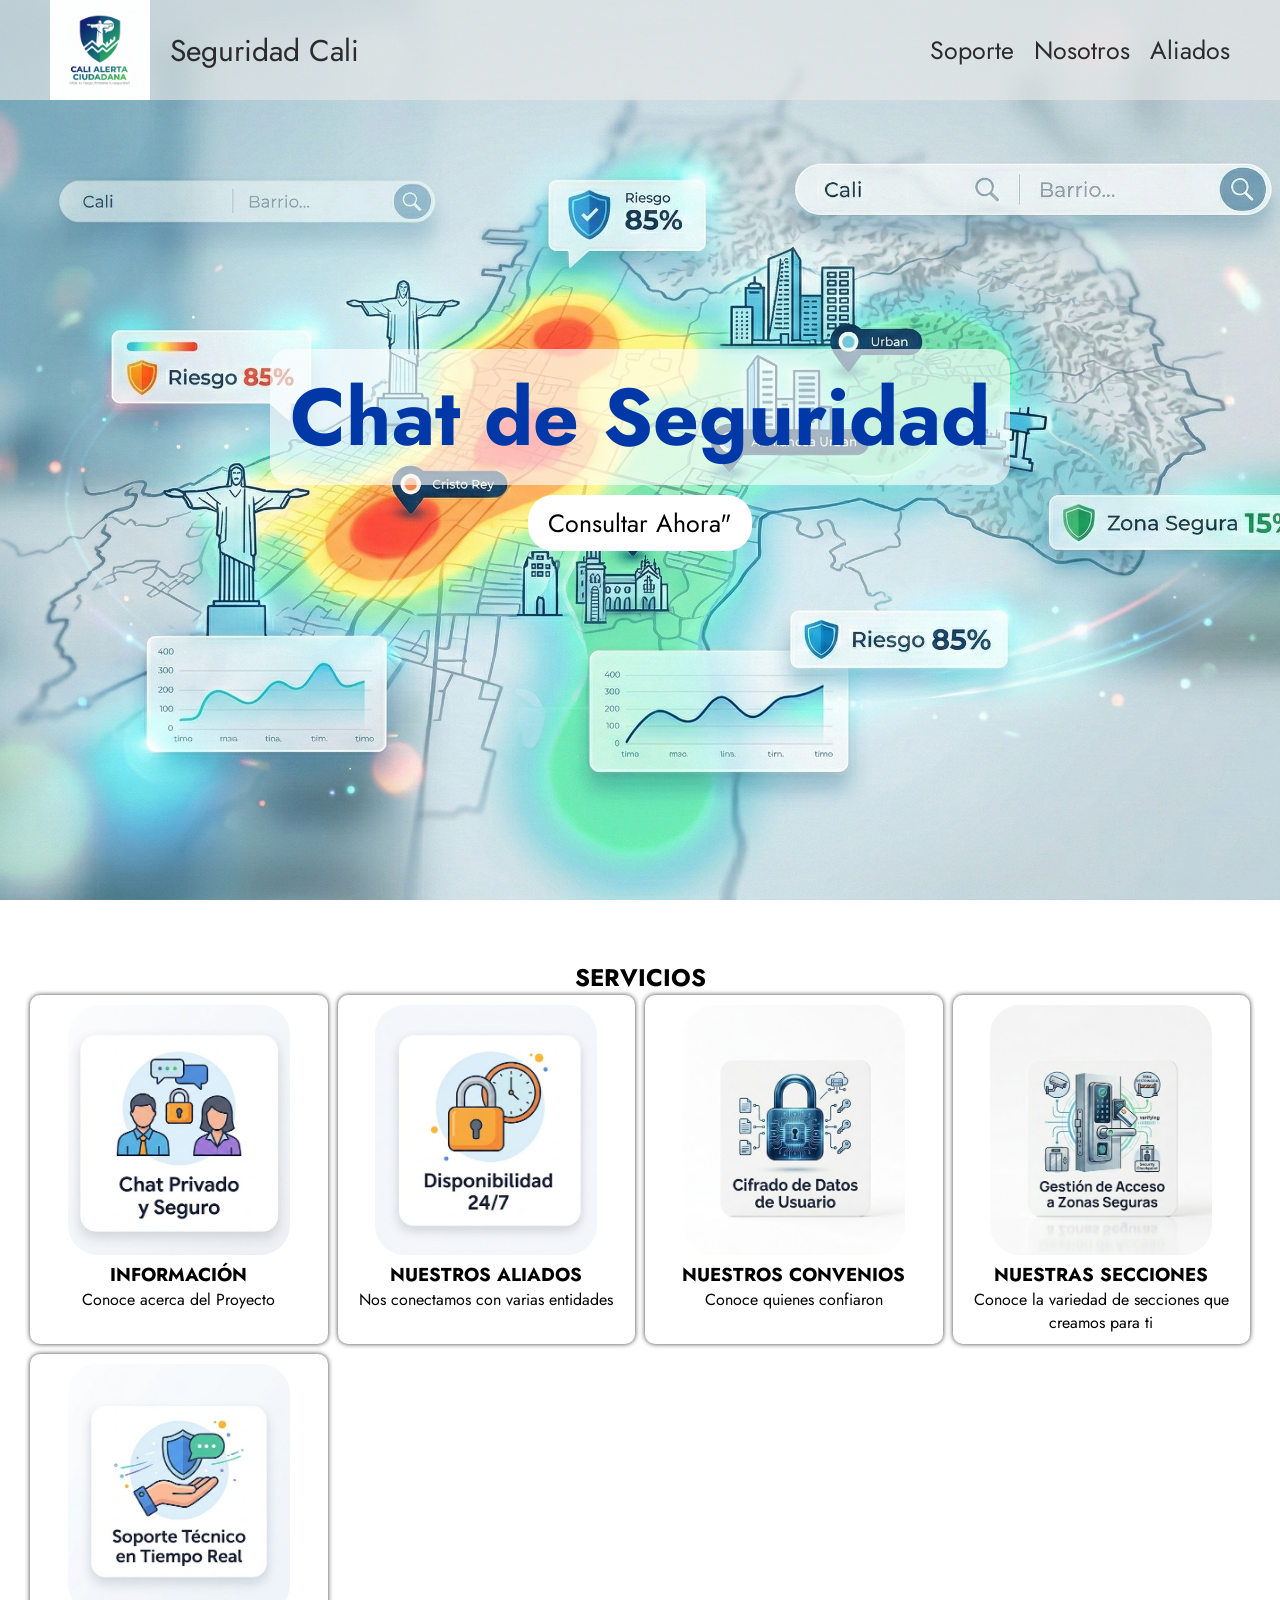
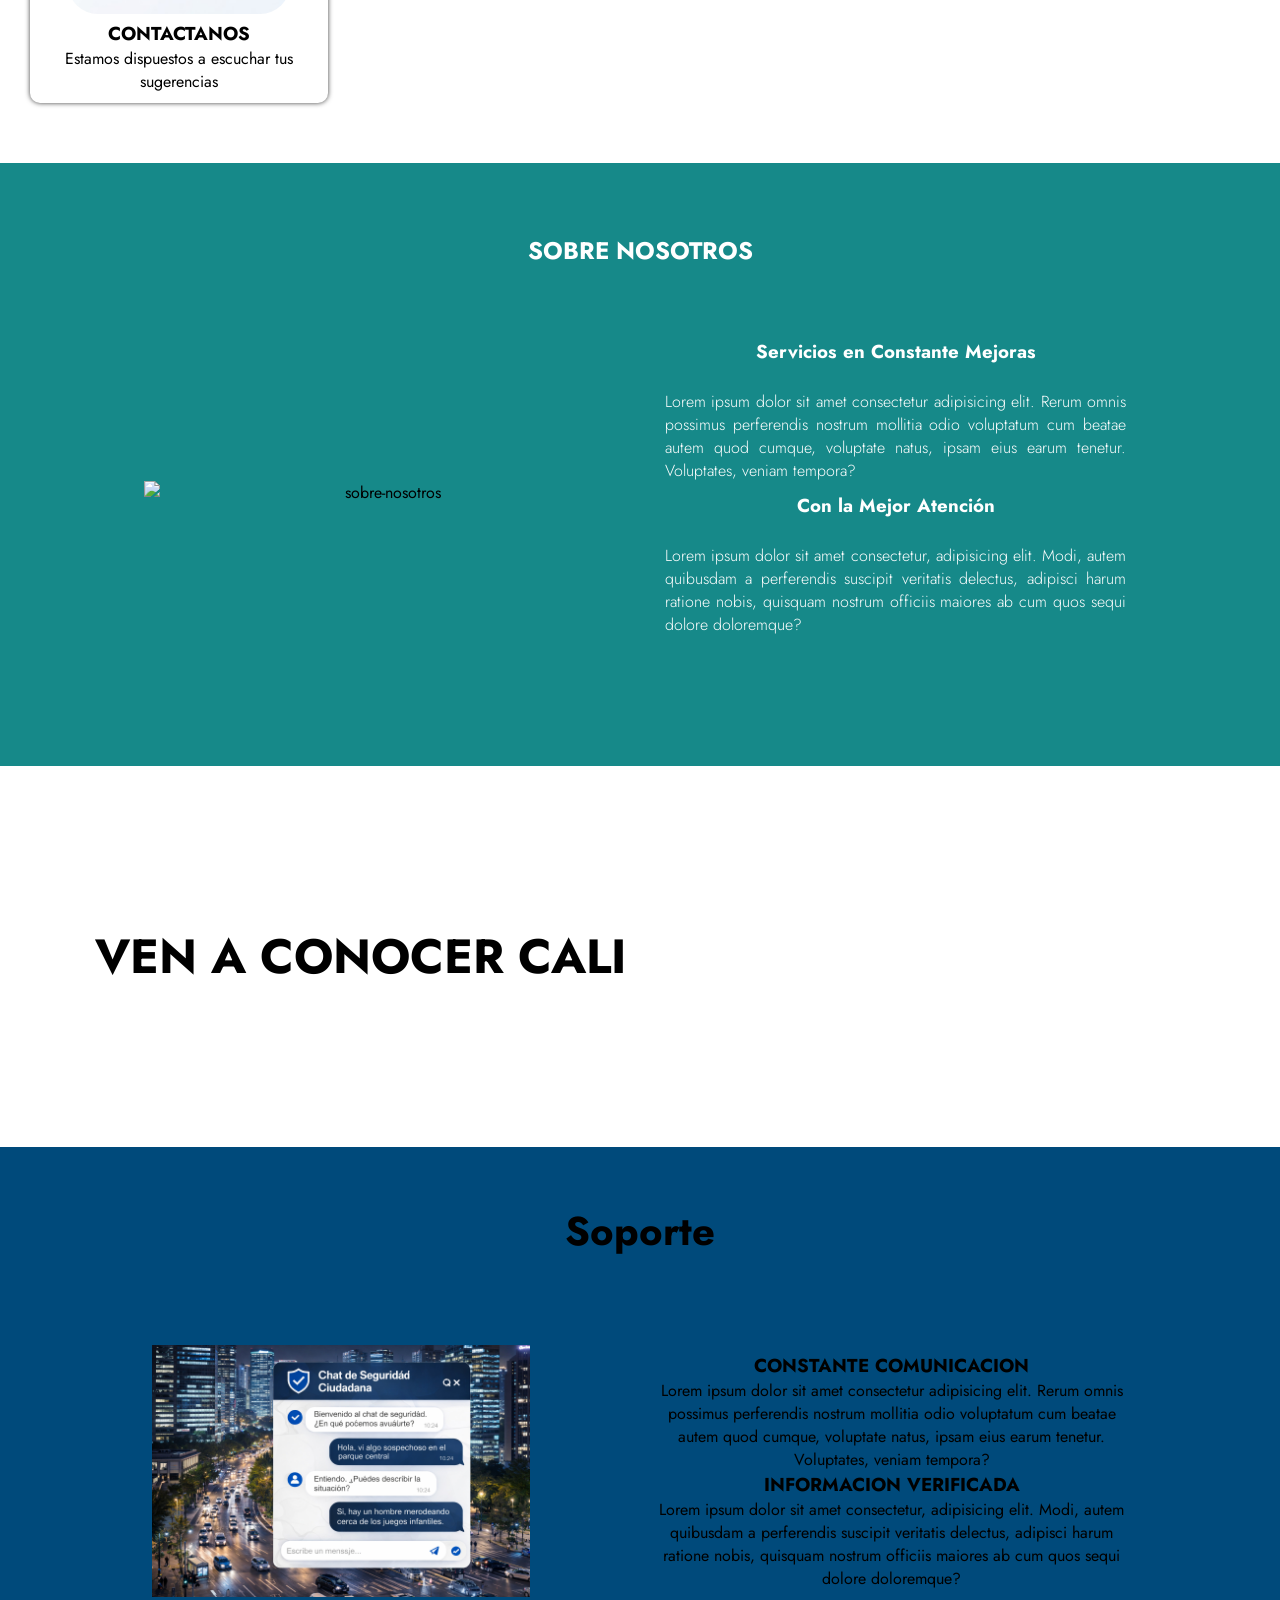
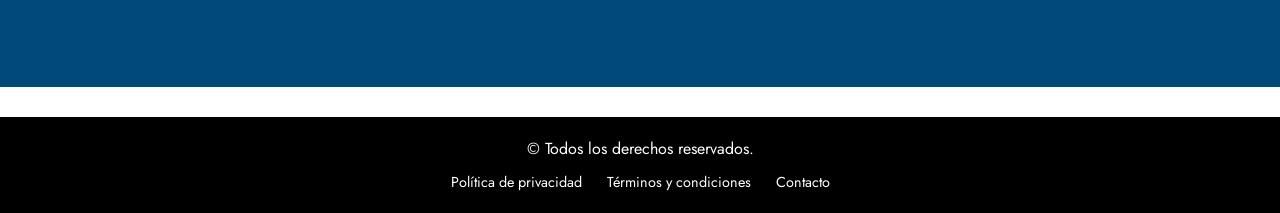
==== commit 9ba2f228: "landing page finalizado, se intentaran hacer ajustes adicionales" ====
--- a/LandingPage.html
+++ b/LandingPage.html
@@ -11,7 +11,11 @@
     <!-- fuentes -->
     <link rel="preconnect" href="https://fonts.googleapis.com">
     <link rel="preconnect" href="https://fonts.gstatic.com" crossorigin>
-    <link href="https://fonts.googleapis.com/css2?family=Jost:ital,wght@0,100..900;1,100..900&display=swap" rel="stylesheet">
+    <link href="https://fonts.googleapis.com/css2?family=Jost:ital,wght@0,100..900;1,100..900&family=Oswald:wght@200..700&display=swap" rel="stylesheet">
+
+    <!-- animaciones -->
+
+    <link rel="stylesheet" href="https://cdnjs.cloudflare.com/ajax/libs/animate.css/4.1.1/animate.min.css"/>
 
 
 
@@ -50,6 +54,7 @@
 
     <section class="contenedor">
         <h2>SERVICIOS</h2>
+
 
     <div class="contenedor-productos">
     <article class="tarjeta">
@@ -114,10 +119,11 @@
 
      <!-- SECCION DONDE ESTA EL VIDEO -->
 
-    <section class="contenedor Video">
-        <h2>VEN A CONOCER CALI</h2>
+    <section class="contenido-video">
+        <h2 class="Cali">VEN A CONOCER CALI</h2>
         <div class="contenedor-video">
-            <iframe width="700" height="450" src="../Landing Page/img/PRINCIPAL.mp4" title="YouTube video player" frameborder="0" allow="accelerometer; autoplay; clipboard-write; encrypted-media; gyroscope; picture-in-picture" allowfullscreen></iframe>
+        <iframe width="560" height="315" src="https://www.youtube.com/embed/kpj5vGM1BAQ" title="YouTube video player" frameborder="0" allow="accelerometer; autoplay; clipboard-write; encrypted-media; gyroscope; picture-in-picture" allowfullscreen>
+        </iframe>
         </div>
     </section>
 
@@ -125,20 +131,22 @@
 
 
     <section class="contenedor soporte">
-        <h2>SOPORTE</h2>
+        <h2 class="soporte">Soporte</h2>
         <div class="contenedor-soporte">
             <img class="imagen-soporte" src="img/SOBRE NOSOTROS 2.jpg" alt="soporte">
-            <div class="contenido-textos">
-                <h3> <span>1</span> CONSTANTE COMUNICACION</h3>
+            <div class="contenido-textos-soporte">
+                <h3 class="titulo-soporte">CONSTANTE COMUNICACION</h3>
                 <p>Lorem ipsum dolor sit amet consectetur adipisicing elit. Rerum omnis possimus perferendis nostrum mollitia odio voluptatum cum beatae autem quod cumque, voluptate natus, ipsam eius earum tenetur. Voluptates, veniam tempora?</p>
     
-                <h3><span>2</span> INFORMACION VERIFICADA</h3>
+                <h3 class="titulo-soporte2">INFORMACION VERIFICADA</h3>
                 <p>Lorem ipsum dolor sit amet consectetur, adipisicing elit. Modi, autem quibusdam a perferendis suscipit veritatis delectus, adipisci harum ratione nobis, quisquam nostrum officiis maiores ab cum quos sequi dolore doloremque?</p>
 
             </div>         
 
         </div>
      </section>
+
+     <script src="scripts.js"></script>
 
 
 
@@ -149,7 +157,16 @@
 
 
 
-    <footer class="footer"></footer>
-    
-</body>
+    <!-- footer -->
+        <footer>
+            <div class="footer-content">
+                <p>&copy; Todos los derechos reservados.</p>
+                <div class="footer-links">
+                    <a href="#">Política de privacidad</a>
+                    <a href="#">Términos y condiciones</a>
+                    <a href="#">Contacto</a>
+                </div>
+            </div>
+        </footer>
+        </body>
 </html>
--- a/css/styles.css
+++ b/css/styles.css
@@ -19,14 +19,14 @@
 }
 
 body{
-    font-family: 'Arial', sans-serif;
+    font-family: 'Jost', sans-serif;
     
 }
 
 
 /*estilos header*/
 
-/* AQUI ESTA EL HEADER OPCION 2  */
+
 
 .header{
     
@@ -53,6 +53,7 @@
     align-items: center;
     justify-content: space-between;
     padding:50px;
+    z-index: 1000;
 }
 
 .contenedor-logo{
@@ -230,20 +231,30 @@
 
 
 
+/* seccion video */
+
+
+.contenido-video {
+    width: 100%;
+    display: flex;
+    justify-content: center;
+    align-items: center;
+
+   
+}
+.Cali{
+    background-color: rgb(255, 255, 255);
+    text-align:center;
+    padding: 50px;
+    font-size: 3rem;
+    
+}
+
+
 
 
 /* SECCION INFORMACION 2 */
 
-
-.soporte{
-    background-color: rgb(0, 74, 123);
-    text-align: center;
-    padding: 60px 20px;
-}
-.soporte h2{
-    font-size: 1.5rem;
-    margin: 10px 0;
-}
 .contenedor-soporte{
     padding: 60px 0;
     width: 80%;
@@ -255,38 +266,67 @@
     gap: 30px;
 }
 
+.soporte{
+    background-color: rgb(0, 74, 123);
+    text-align: center;
+   
+}
+.soporte h2{
+    font-size: 2.5rem;
+    margin: 5px 0;
+    padding: 20px;
+}
+
 .imagen-soporte{
-    width: 100%;
+    width: 80%;
     object-fit: cover;
     
 }
 
 
 
-.contenido-textos{
-    width: 100%;   
-}
 .contenido-textos h3 {
     margin-bottom: 15px;
-}
-.contenido-textos h3 span{
-    display: inline-block;
-    background-color: aqua;
-    border-radius: 50%;
-    text-align: center;
-    width: 30px;
-    height: 30px;
-    padding: 2px;
-    box-shadow: 0 0 6px 0 rgba(0,0,0,0.5);
-}
+    color: white;
+}
+
 .contenido-textos p{
     padding:10px;
     font-weight: 300;
     text-align: justify;
-}
-
-
-
+    color: #ffffff;
+}
+
+
+/*footer final*/
+
+footer {
+    padding: 20px 0;
+    background: #000;
+    color: #fff;
+    text-align: center;
+}
+
+.footer-content {
+    max-width: 1000px;
+    margin: 0 auto;
+}
+
+.footer-links {
+    margin-top: 10px;
+}
+
+.footer-links a {
+    margin: 0 10px;
+    color: #fff;
+    font-size: 0.9rem;
+    text-decoration: none;
+}
+
+.footer-links a:hover {
+    color:aqua;
+    text-decoration: underline;
+}
 
 
 
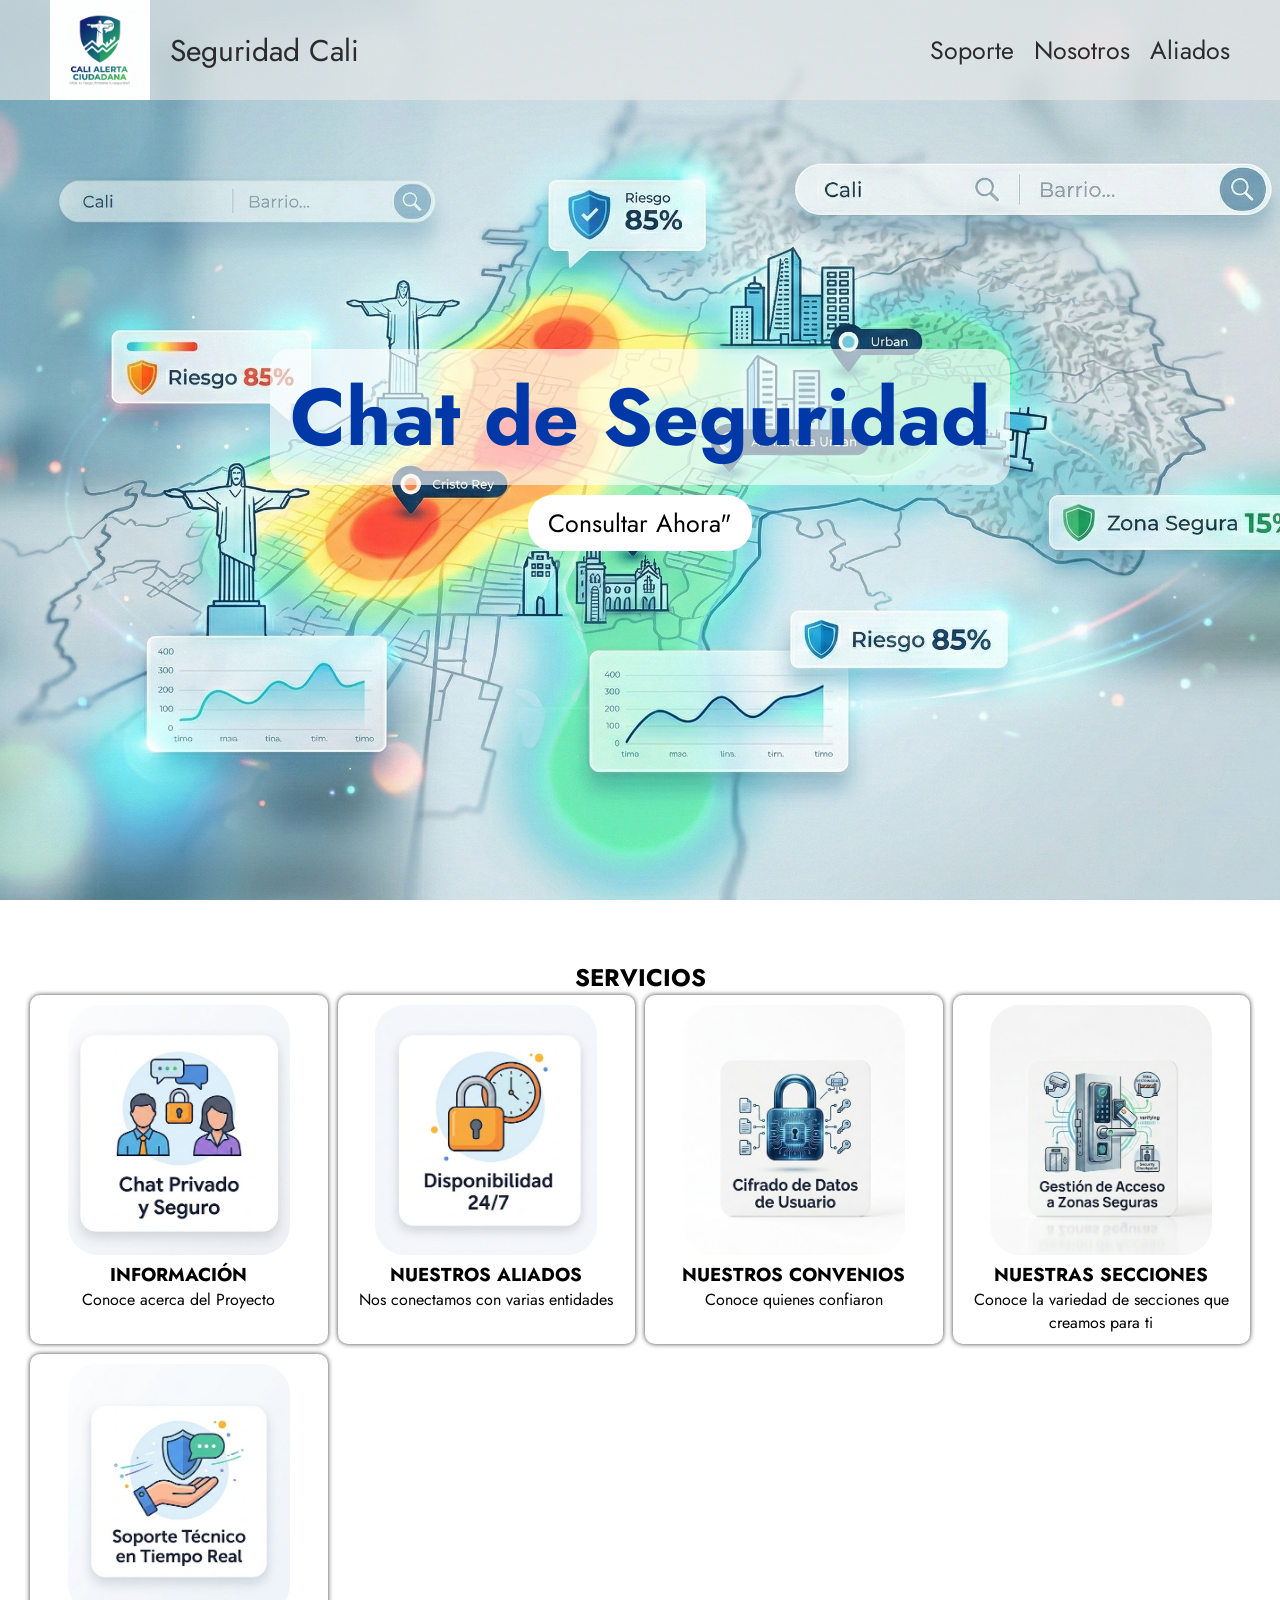
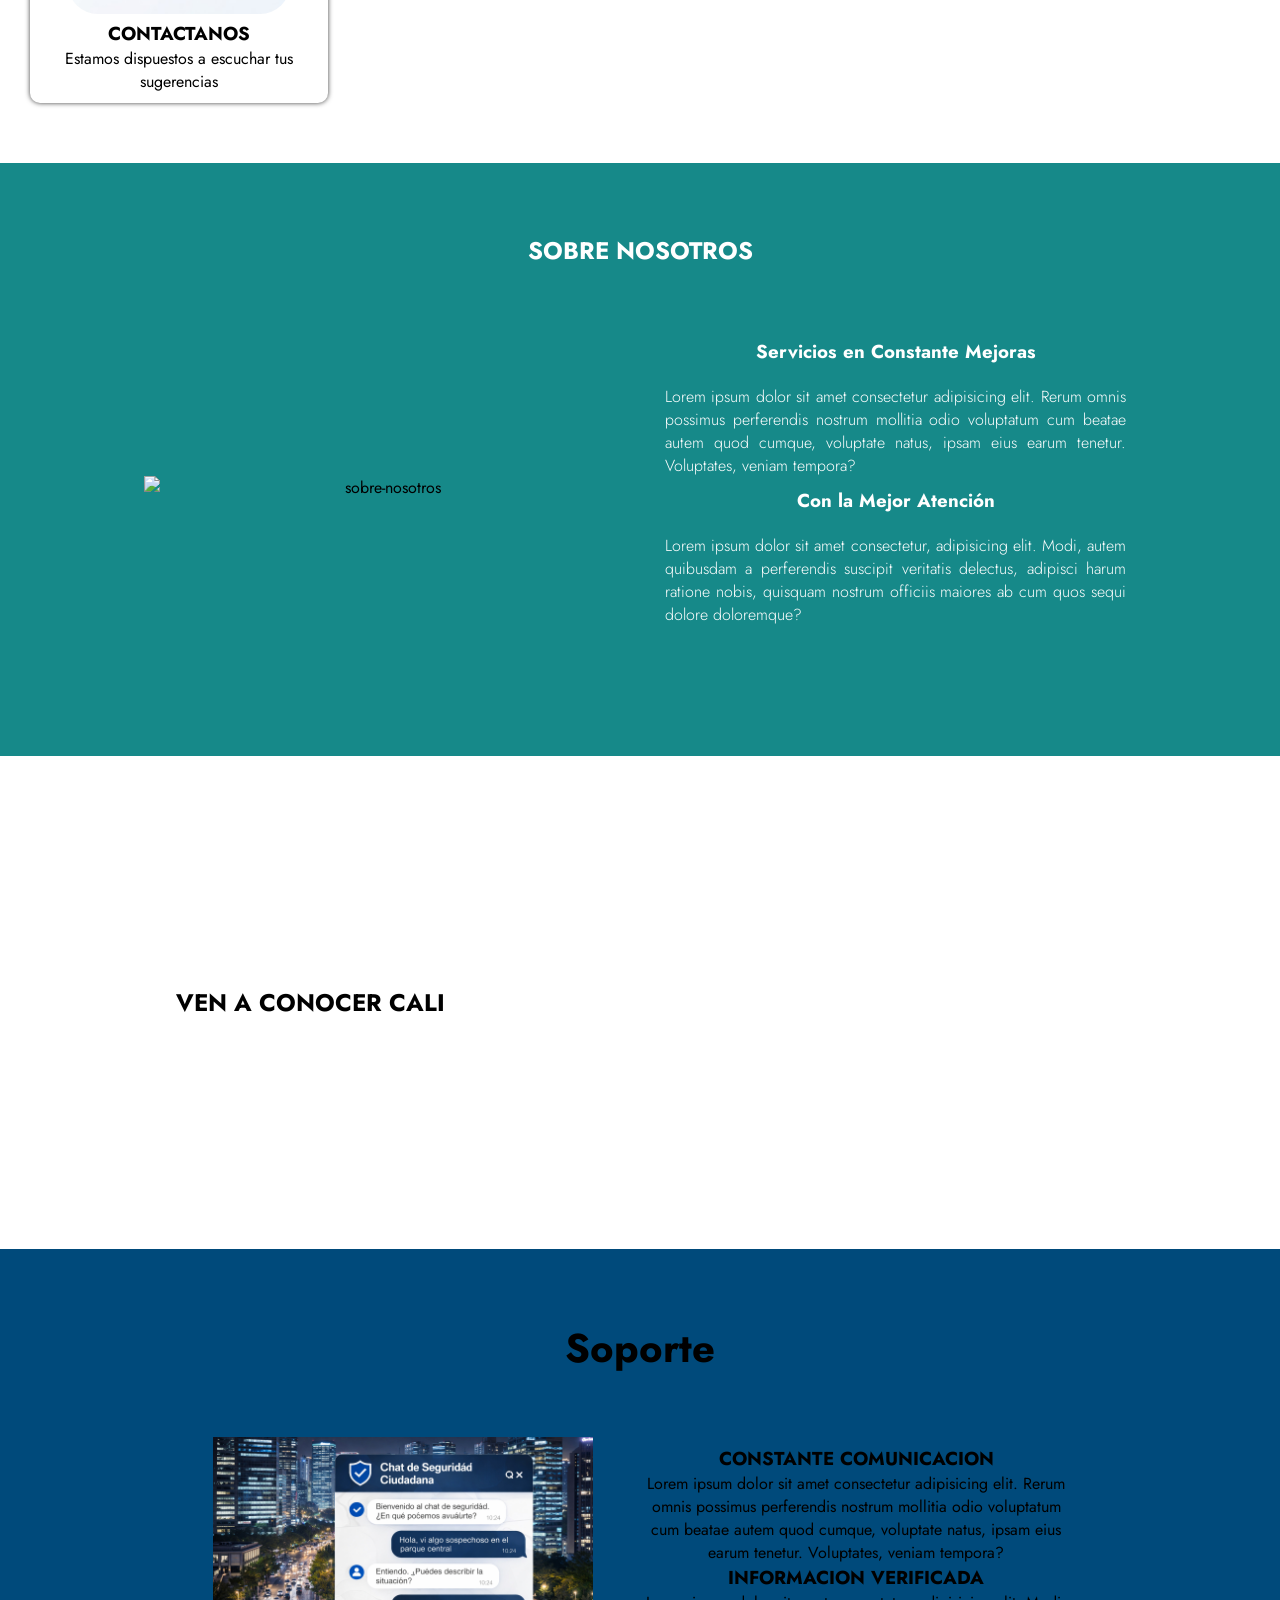
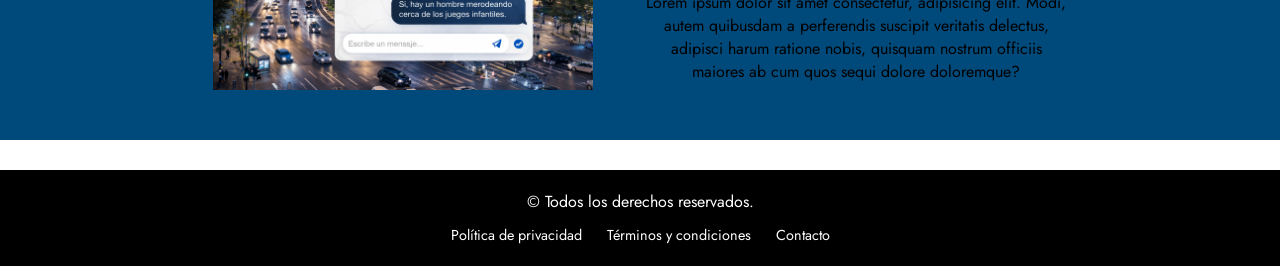
==== commit b5d2184d: "detallando" ====
--- a/LandingPage.html
+++ b/LandingPage.html
@@ -117,15 +117,18 @@
      </section>
 
 
-     <!-- SECCION DONDE ESTA EL VIDEO -->
 
-    <section class="contenido-video">
+     <section class="contenido-video">
         <h2 class="Cali">VEN A CONOCER CALI</h2>
         <div class="contenedor-video">
-        <iframe width="560" height="315" src="https://www.youtube.com/embed/kpj5vGM1BAQ" title="YouTube video player" frameborder="0" allow="accelerometer; autoplay; clipboard-write; encrypted-media; gyroscope; picture-in-picture" allowfullscreen>
+        <iframe src="https://www.youtube.com/embed/kpj5vGM1BAQ" width="560" height="315" title="YouTube video player" frameborder="0" allow="accelerometer; autoplay; clipboard-write; encrypted-media; gyroscope; picture-in-picture" allowfullscreen>
         </iframe>
         </div>
     </section>
+
+
+
+ 
 
 <!-- SECCION INFORMACION 2 -->
 
--- a/css/styles.css
+++ b/css/styles.css
@@ -234,15 +234,16 @@
 /* seccion video */
 
 
-.contenido-video {
+ .contenido-video {
     width: 100%;
     display: flex;
     justify-content: center;
     align-items: center;
+    
 
    
 }
-.Cali{
+.contenedor-video{
     background-color: rgb(255, 255, 255);
     text-align:center;
     padding: 50px;
@@ -253,17 +254,21 @@
 
 
 
+
+
+
+
 /* SECCION INFORMACION 2 */
 
-.contenedor-soporte{
-    padding: 60px 0;
-    width: 80%;
+ .contenedor-soporte{
+    padding: 20px 0;
+    width: 70%;
     margin: auto;
     display: grid;
     justify-content: center;
     align-items: center;
     grid-template-columns: repeat(auto-fit,minmax(300px,1fr));
-    gap: 30px;
+    gap: 10px;
 }
 
 .soporte{
@@ -273,12 +278,12 @@
 }
 .soporte h2{
     font-size: 2.5rem;
-    margin: 5px 0;
-    padding: 20px;
+    margin: 0px 0;
+    padding: 40px;
 }
 
 .imagen-soporte{
-    width: 80%;
+    width: 90%;
     object-fit: cover;
     
 }
@@ -286,8 +291,8 @@
 
 
 .contenido-textos h3 {
-    margin-bottom: 15px;
-    color: white;
+    margin-bottom: 10px;
+    color: rgb(255, 255, 255);
 }
 
 .contenido-textos p{
